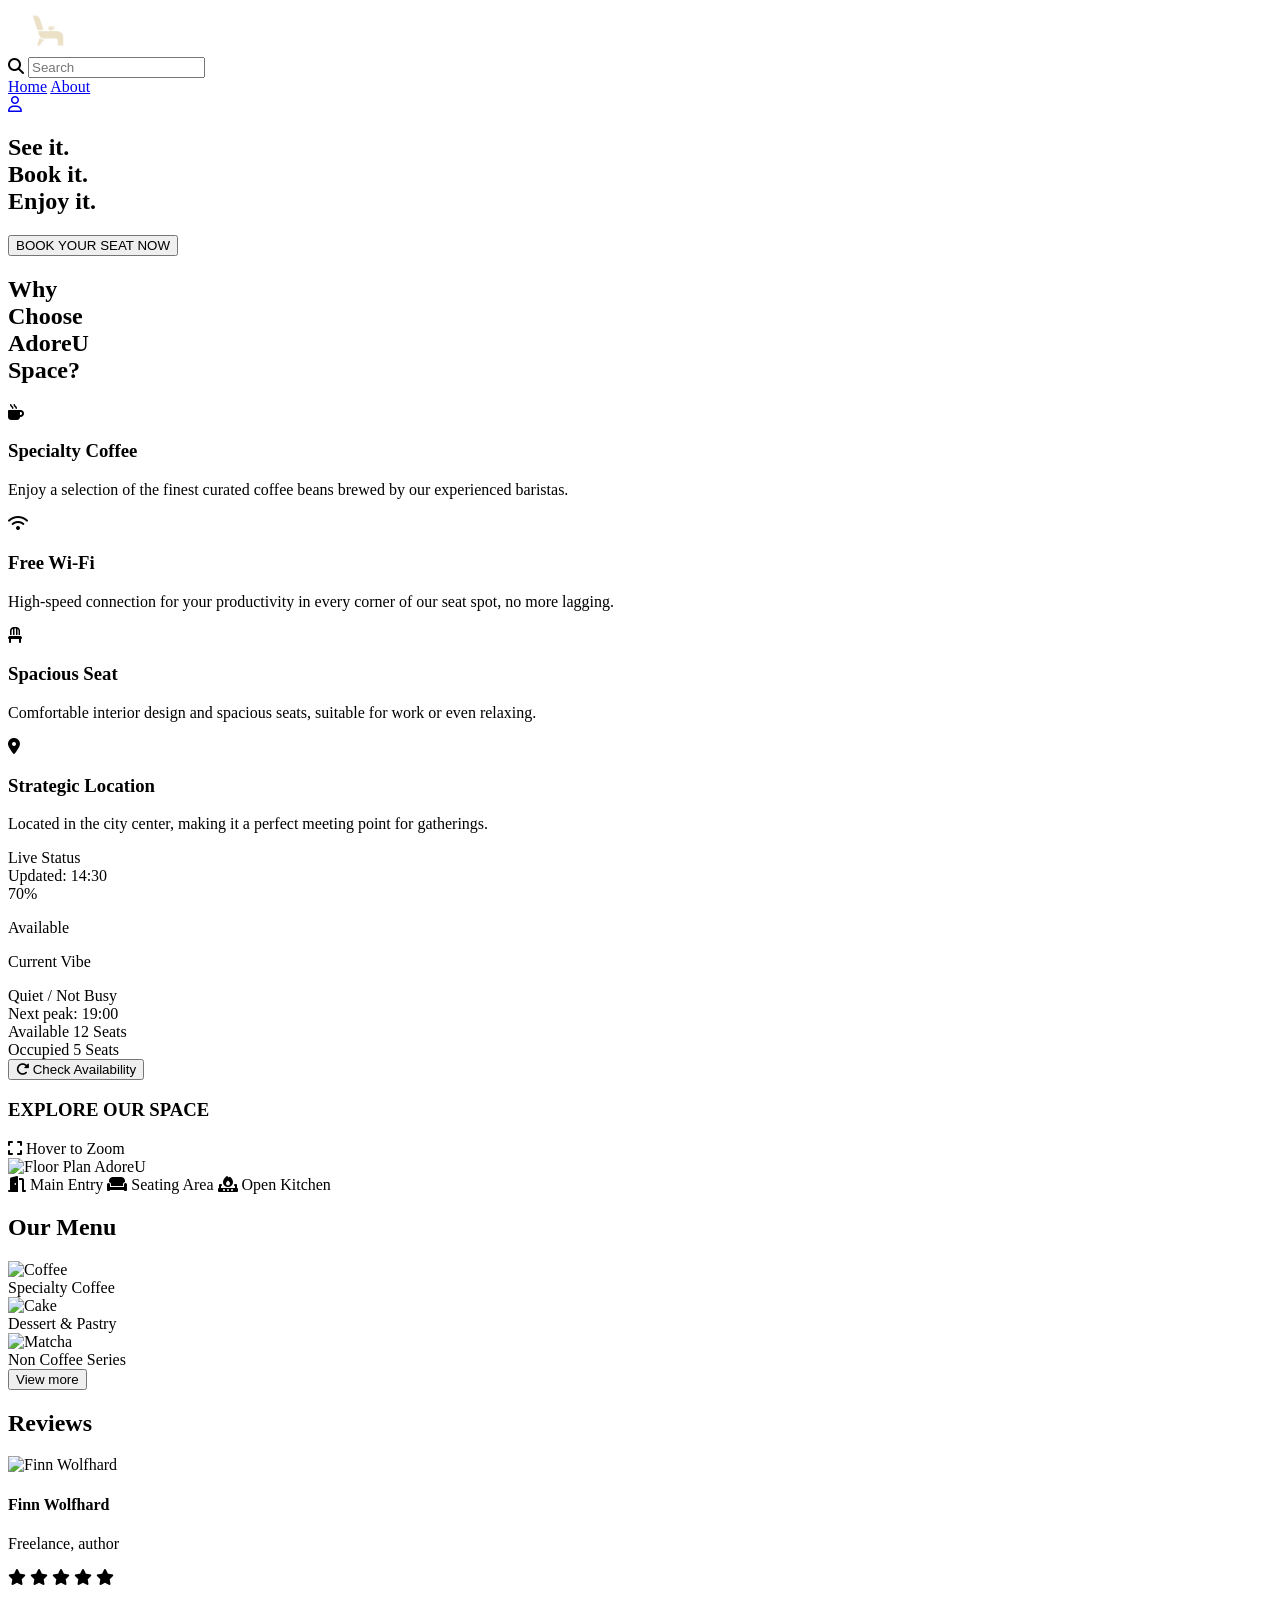
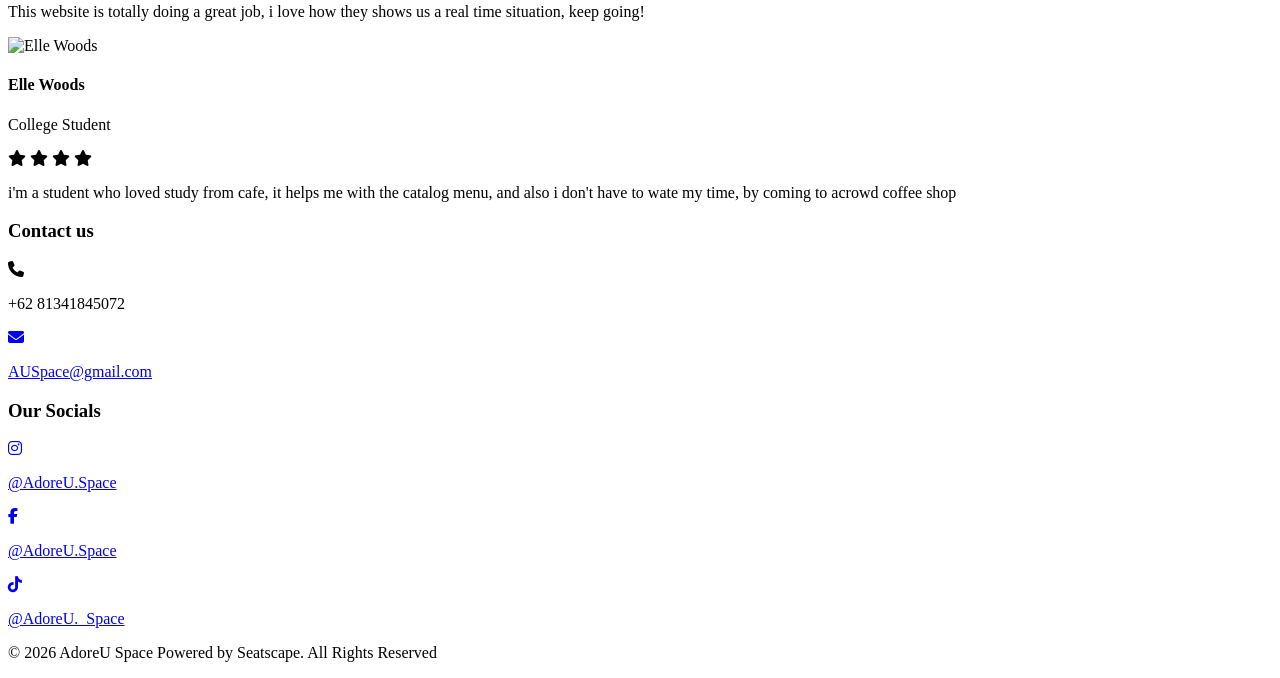
==== index.html @ f002edd9 "Update logo image source path in index.html" ====
<!DOCTYPE html>
<html lang="en">
<head>
    <meta charset="UTF-8">
    <meta name="viewport" content="width=device-width, initial-scale=1.0">
    <title>Seatscape Web</title>
    <link rel="preconnect" href="https://fonts.googleapis.com">
    <link rel="preconnect" href="https://fonts.gstatic.com" crossorigin>
    <link href="https://fonts.googleapis.com/css2?family=Playfair+Display:ital,wght@0,500;0,600;0,700;1,600&family=Poppins:wght@300;400;500;600&display=swap" rel="stylesheet">
    <link rel="stylesheet" href="landingpage.css">
    <link rel="stylesheet" href="https://cdnjs.cloudflare.com/ajax/libs/font-awesome/6.5.1/css/all.min.css">
</head>
</head>
<body>

    <!-- Header / Navbar -->
    <header class="header">
        <div class="header-container">
            <!-- Logo Icon -->
            <div class="logo">
                <img src="images/Logo.png" class="img-class" style="height: 45px; width: auto;">
            </div>

            <!-- Search and Nav Links -->
            <div class="nav-wrapper">
                <!-- Search Bar -->
                <div class="search-bar">
                    <i class="fa-solid fa-magnifying-glass search-icon"></i>
                    <input type="text" placeholder="Search" class="search-input">
                </div>
                
                <!-- Links -->
                <nav class="nav-links">
                    <a href="index.html">Home</a>
                    <a href="about.html">About</a>
                </nav>
            </div>

            <!-- User Icon -->
            <div class="user-icon">
                <a href="login.html">
                    <i class="fa-regular fa-user"></i>
                </a>
            </div>
        </div>
    </header>

    <!-- HERO SECTION (Gambar Utama & Judul) -->
    <section class="hero">
        <div class="hero-content">
            <h1>See it.<br>Book it.<br>Enjoy it.</h1>
            <button class="btn-primary">BOOK YOUR SEAT NOW</button>
        </div>
    </section>

<!-- WHY CHOOSE US SECTION -->
<section class="features">
    <div class="features-container">
        <div class="features-title">
            <h2>Why<br>Choose<br>AdoreU<br>Space?</h2>
        </div>
        <div class="features-grid">
            <!-- Card 1 -->
            <div class="feature-card">
                <div class="icon-wrapper">
                    <i class="fa-solid fa-mug-hot"></i>
                </div>
                <h3>Specialty Coffee</h3>
                <p>Enjoy a selection of the finest curated coffee beans brewed by our experienced baristas.</p>
            </div>
            <!-- Card 2 -->
            <div class="feature-card">
                <div class="icon-wrapper">
                    <i class="fa-solid fa-wifi"></i>
                </div>
                <h3>Free Wi-Fi</h3>
                <p>High-speed connection for your productivity in every corner of our seat spot, no more lagging.</p>
            </div>
            <!-- Card 3 -->
            <div class="feature-card">
                <div class="icon-wrapper">
                    <i class="fa-solid fa-chair"></i>
                </div>
                <h3>Spacious Seat</h3>
                <p>Comfortable interior design and spacious seats, suitable for work or even relaxing.</p>
            </div>
            <!-- Card 4 -->
            <div class="feature-card">
                <div class="icon-wrapper">
                    <i class="fa-solid fa-location-dot"></i>
                </div>
                <h3>Strategic Location</h3>
                <p>Located in the city center, making it a perfect meeting point for gatherings.</p>
            </div>
        </div>
    </div>
</section>

<!-- LIVE STATUS SECTION (Live Viewing & Floor Plan Side-by-Side) -->
<section class="live-status-section">
    <div class="status-main-container">
        
        <div class="status-column">
    <div class="live-header">
        <div class="header-main">
            <span class="pulse-icon"></span>
            <span class="status-text">Live Status</span>
        </div>
        <div class="header-sub">Updated: <span id="current-time">14:30</span></div>
    </div>

    <div class="live-body">
        <!-- Area Atas: Chart & Indikator Kesibukan -->
        <div class="main-stats">
            <div class="chart-container">
                <div class="donut-chart-std">
                    <span class="percentage">70%</span>
                </div>
                <p class="availability-label">Available</p>
            </div>
            
            <div class="busy-indicator">
                <p class="busy-title">Current Vibe</p>
                <div class="vibe-badge">Quiet / Not Busy</div>
                <div class="peak-hours-mini">Next peak: 19:00</div>
            </div>
        </div>

        <!-- Area Bawah: Tombol & Progress Bar -->
        <div class="stat-details">
            <div class="stat-item">
                <div class="stat-info">
                    <span>Available</span>
                    <span class="count">12 Seats</span>
                </div>
                <div class="progress-bar-bg"><div class="progress-fill green" style="width: 70%;"></div></div>
            </div>

            <div class="stat-item">
                <div class="stat-info">
                    <span>Occupied</span>
                    <span class="count">5 Seats</span>
                </div>
                <div class="progress-bar-bg"><div class="progress-fill red" style="width: 30%;"></div></div>
            </div>
        </div>
        
        <button class="refresh-action-btn">
            <i class="fa-solid fa-rotate-right"></i> Check Availability
        </button>
    </div>
</div>

        <!-- Kolom Kanan: Floor Plan -->
        <div class="status-column">
            <h3 class="floor-title-internal">EXPLORE OUR SPACE</h3>
            <div class="floor-wrapper-compact">
                <div class="floor-tag-small"><i class="fa-solid fa-expand"></i> Hover to Zoom</div>
                <img src="../Images/Floor-plan.jpeg" alt="Floor Plan AdoreU" class="floor-img-compact">
            </div>
            
            <!-- Legend Internal -->
            <div class="floor-legend-internal">
                <span><i class="fa-solid fa-door-open"></i> Main Entry</span>
                <span><i class="fa-solid fa-couch"></i> Seating Area</span>
                <span><i class="fa-solid fa-fire-burner"></i> Open Kitchen</span>
            </div>
        </div>

    </div>
</section>

    <!-- OUR MENU SECTION -->
    <section class="menu-section">
        <h2 class="section-title-white">Our Menu</h2>
        <div class="menu-grid-container">
            <!-- Menu 1 -->
            <div class="menu-card-img">
                <img src="../Images/Coffe menu prev.jpeg" alt="Coffee">
                <div class="menu-overlay">
                    <span>Specialty Coffee</span>
                </div>
            </div>
            <!-- Menu 2 -->
            <div class="menu-card-img">
                <img src="../Images/Strawberry Cake Prev.jpeg" alt="Cake">
                <div class="menu-overlay">
                    <span>Dessert & Pastry</span>
                </div>
            </div>
            <!-- Menu 3 -->
            <div class="menu-card-img">
                <img src="../Images/Matcha menu prev.jpeg" alt="Matcha">
                <div class="menu-overlay">
                    <span>Non Coffee Series</span>
                </div>
            </div>
        </div>
        <button class="btn-view-more">View more</button>
    </section>

    <!-- REVIEWS SECTION -->
<section class="reviews-section">
    <div class="reviews-overlay">
        <h2 class="section-title-white">Reviews</h2>
        <div class="reviews-container">
            <!-- Review 1 -->
            <div class="review-card">
                <div class="review-header">
                    <img src="../Images/finn wolfhard.jpeg" alt="Finn Wolfhard" class="reviewer-img">
                    <div class="reviewer-info">
                        <h4>Finn Wolfhard</h4>
                        <p>Freelance, author</p>
                        <div class="stars">
                            <i class="fa-solid fa-star"></i>
                            <i class="fa-solid fa-star"></i>
                            <i class="fa-solid fa-star"></i>
                            <i class="fa-solid fa-star"></i>
                            <i class="fa-solid fa-star"></i>
                        </div>
                    </div>
                </div>
                <p class="review-text">
                    This website is totally doing a great job, i love how they shows us a real time situation, keep going!
                </p>
            </div>

            <!-- Review 2 -->
            <div class="review-card">
                <div class="review-header">
                    <img src="../Images/momona tamada.jpeg" alt="Elle Woods" class="reviewer-img">
                    <div class="reviewer-info">
                        <h4>Elle Woods</h4>
                        <p>College Student</p>
                        <div class="stars">
                            <i class="fa-solid fa-star"></i>
                            <i class="fa-solid fa-star"></i>
                            <i class="fa-solid fa-star"></i>
                            <i class="fa-solid fa-star"></i>
                        </div>
                    </div>
                </div>
                <p class="review-text">
                    i'm a student who loved study from cafe, it helps me with the catalog menu, and also i don't have to wate my time, by coming to acrowd coffee shop
                </p>
            </div>
        </div>
    </div>
</section>

<!-- FOOTER SECTION -->
    <footer class="footer-main">
        <div class="footer-container">
            <!-- Kolom Contact -->
            <div class="footer-column">
                <h3 class="footer-title">Contact us</h3>
                <div class="footer-item">
                    <span class="icon-circle"><i class="fa-solid fa-phone"></i></span>
                    <p>+62 81341845072</p>
                </div>
                <a href="mailto:AUSpace@gmail.com" class="footer-link">
                    <div class="footer-item">
                        <span class="icon-circle"><i class="fa-solid fa-envelope"></i></span>
                        <p>AUSpace@gmail.com</p>
                    </div>
                </a>
            </div>

            <!-- Kolom Socials -->
            <div class="footer-column">
                <h3 class="footer-title">Our Socials</h3>
                
                <a href="https://www.instagram.com/adoreu.crafts/" target="_blank" class="footer-link">
                    <div class="footer-item">
                        <span class="icon-circle"><i class="fa-brands fa-instagram"></i></span>
                        <p>@AdoreU.Space</p>
                    </div>
                </a>

                <a href="https://facebook.com/AdoreU.Space" target="_blank" class="footer-link">
                    <div class="footer-item">
                        <span class="icon-circle"><i class="fa-brands fa-facebook-f"></i></span>
                        <p>@AdoreU.Space</p>
                    </div>
                </a>

                <a href="https://tiktok.com/@AdoreU._Space" target="_blank" class="footer-link">
                    <div class="footer-item">
                        <span class="icon-circle"><i class="fa-brands fa-tiktok"></i></span>
                        <p>@AdoreU._Space</p>
                    </div>
                </a>
            </div>
        </div>
        
        <div class="footer-bottom">
            <p>© 2026 AdoreU Space Powered by Seatscape. All Rights Reserved</p>
        </div>
    </footer>
</body>
</html>
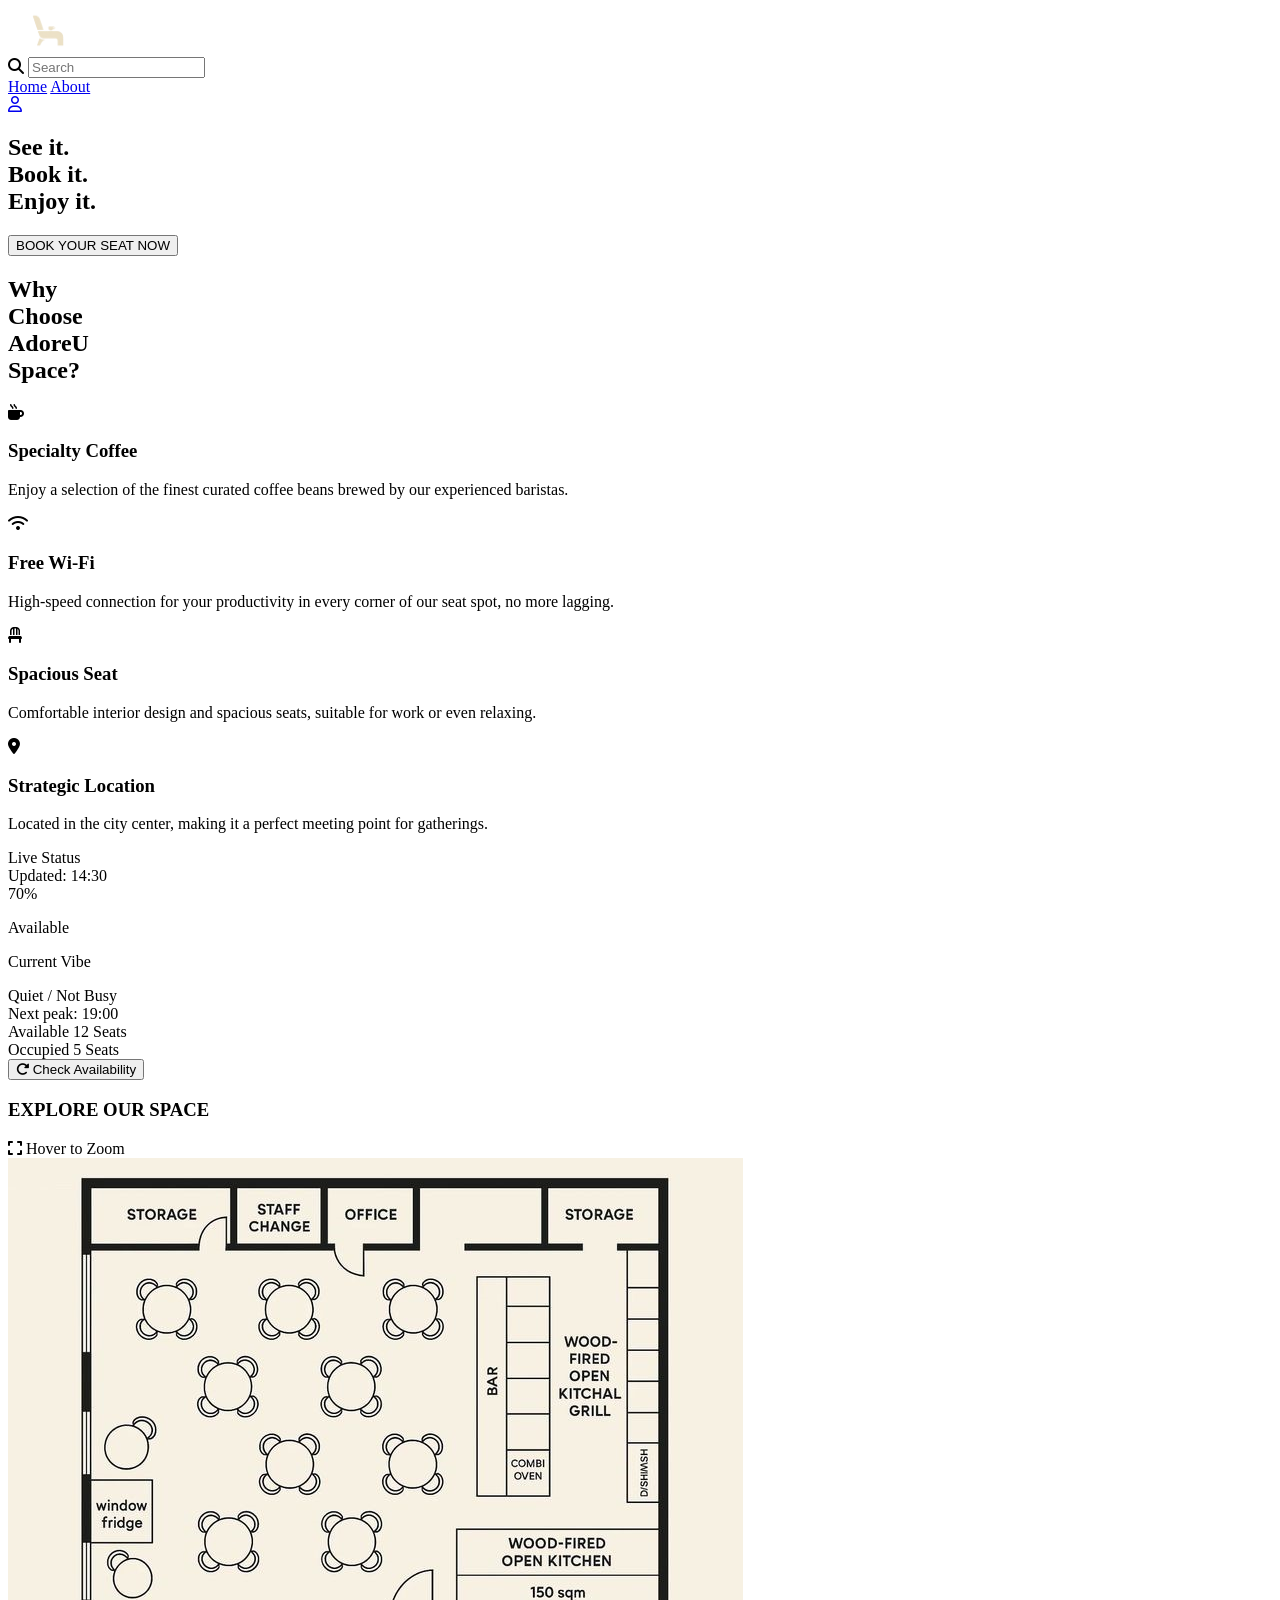
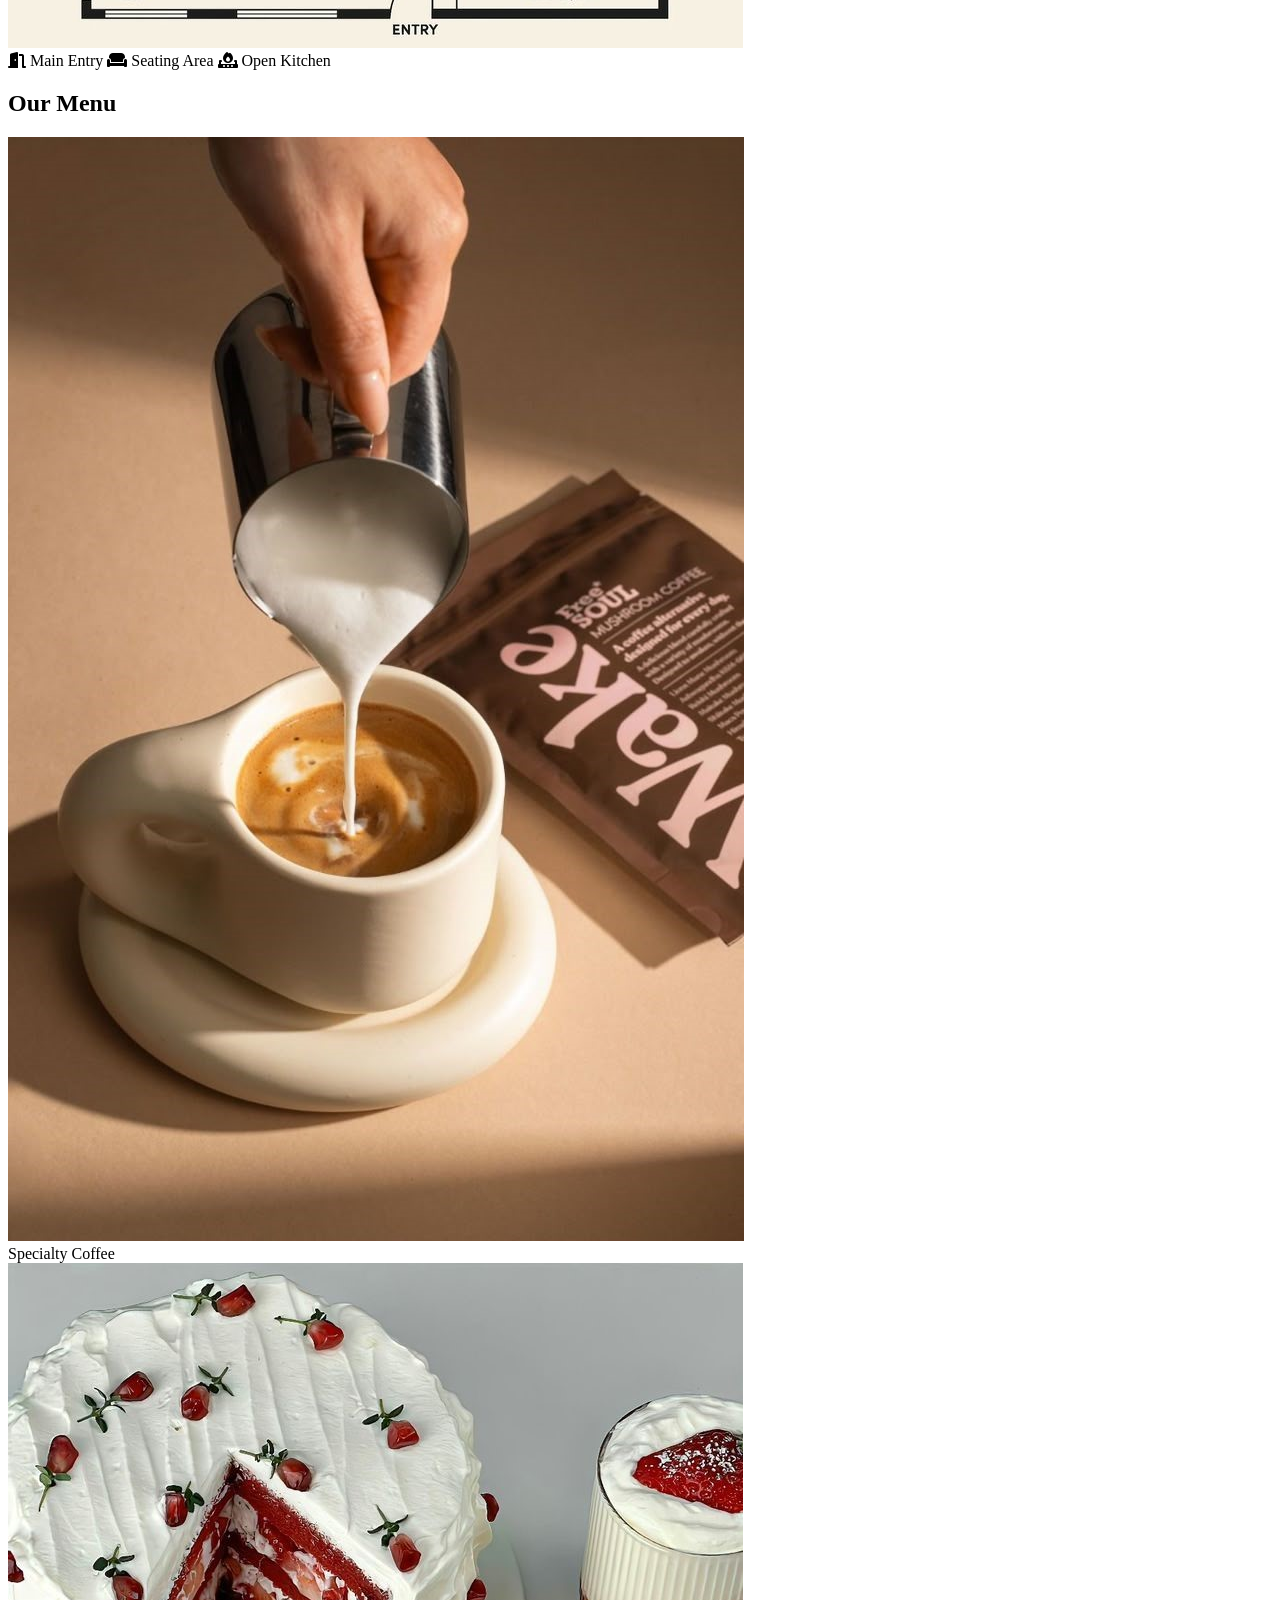
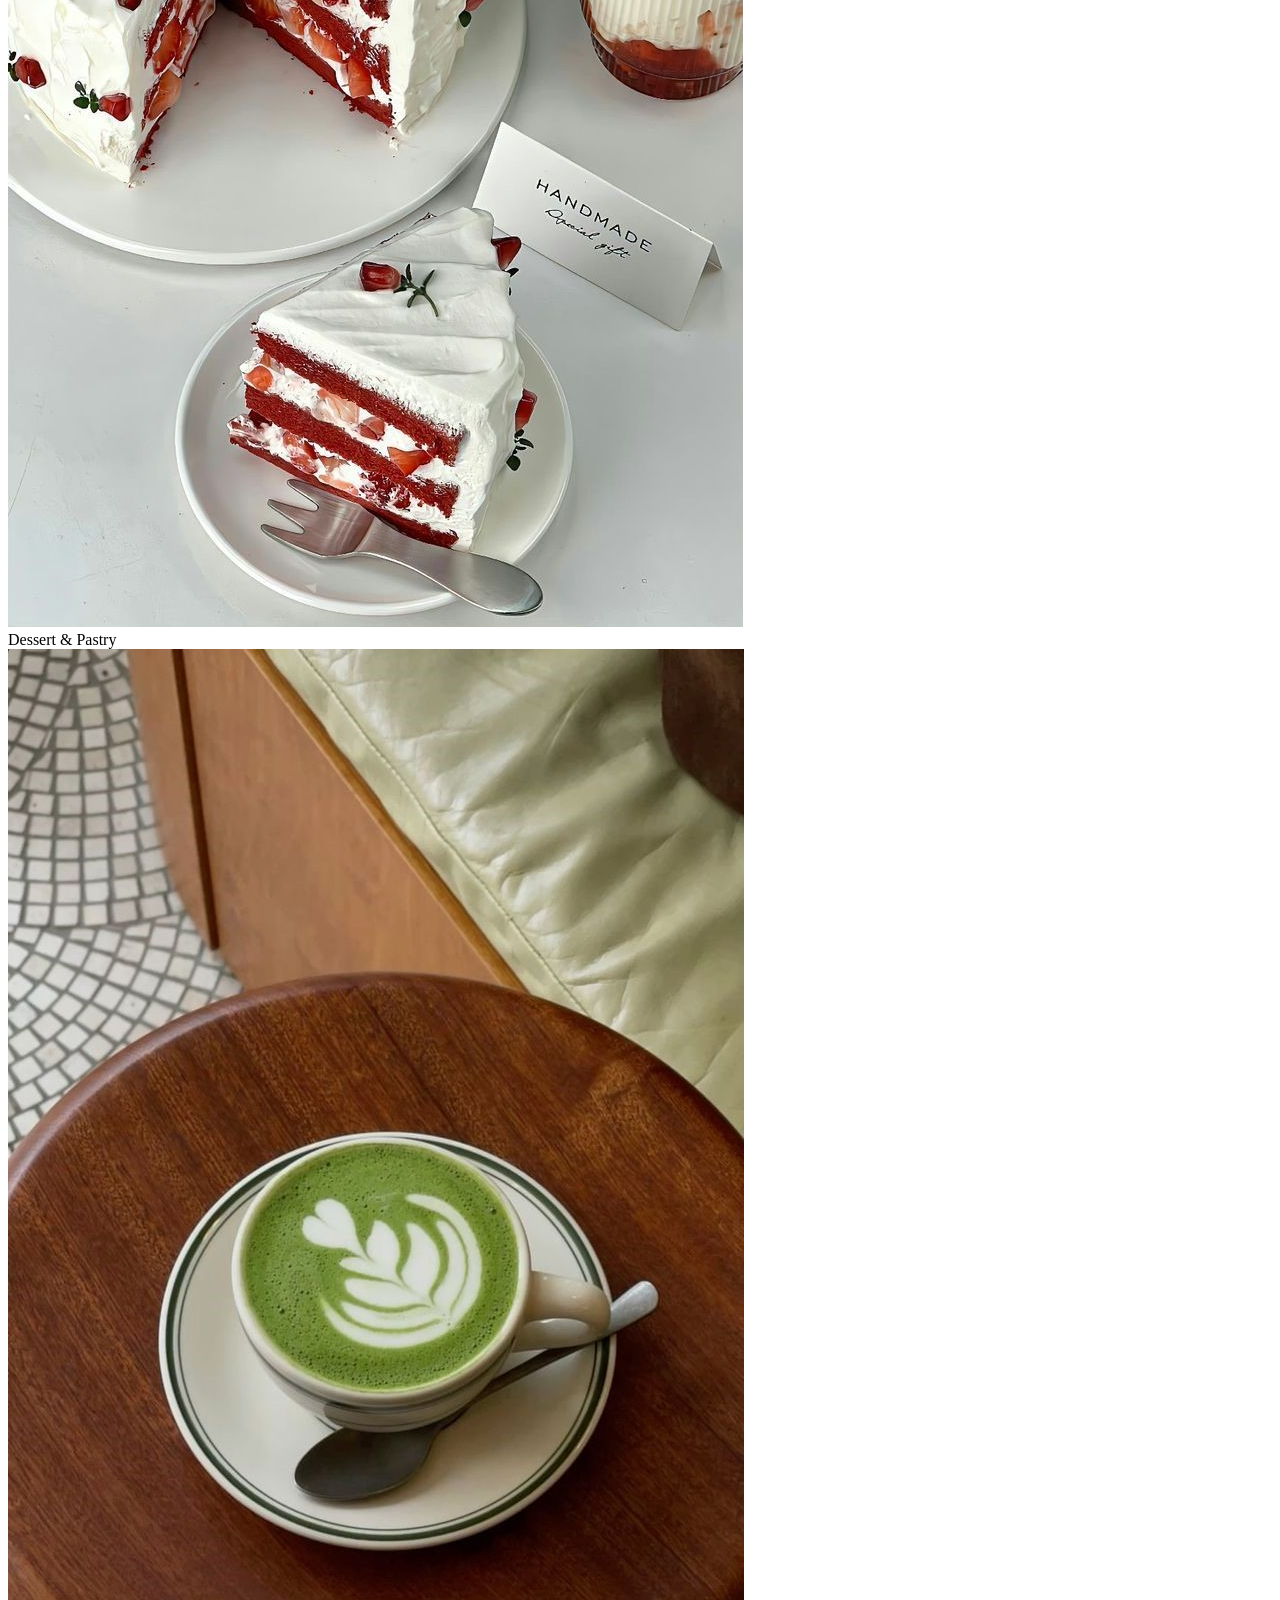
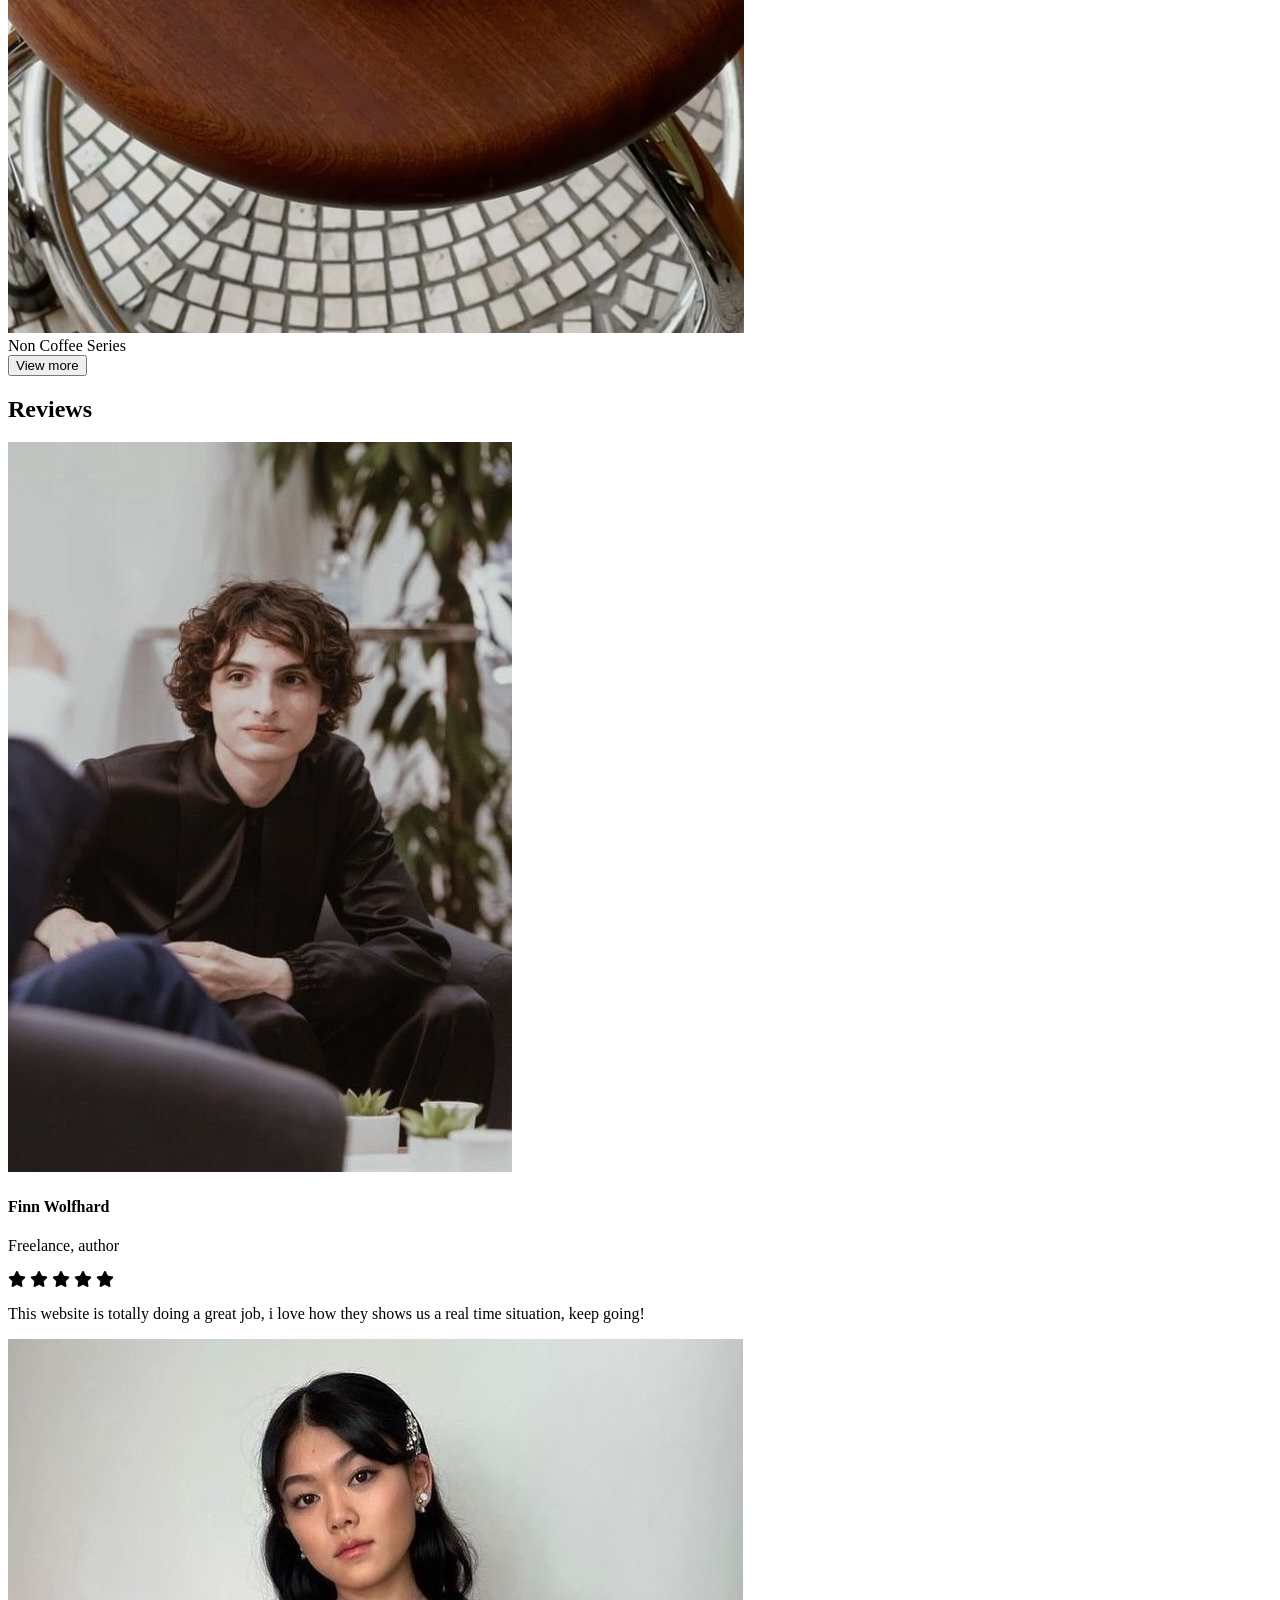
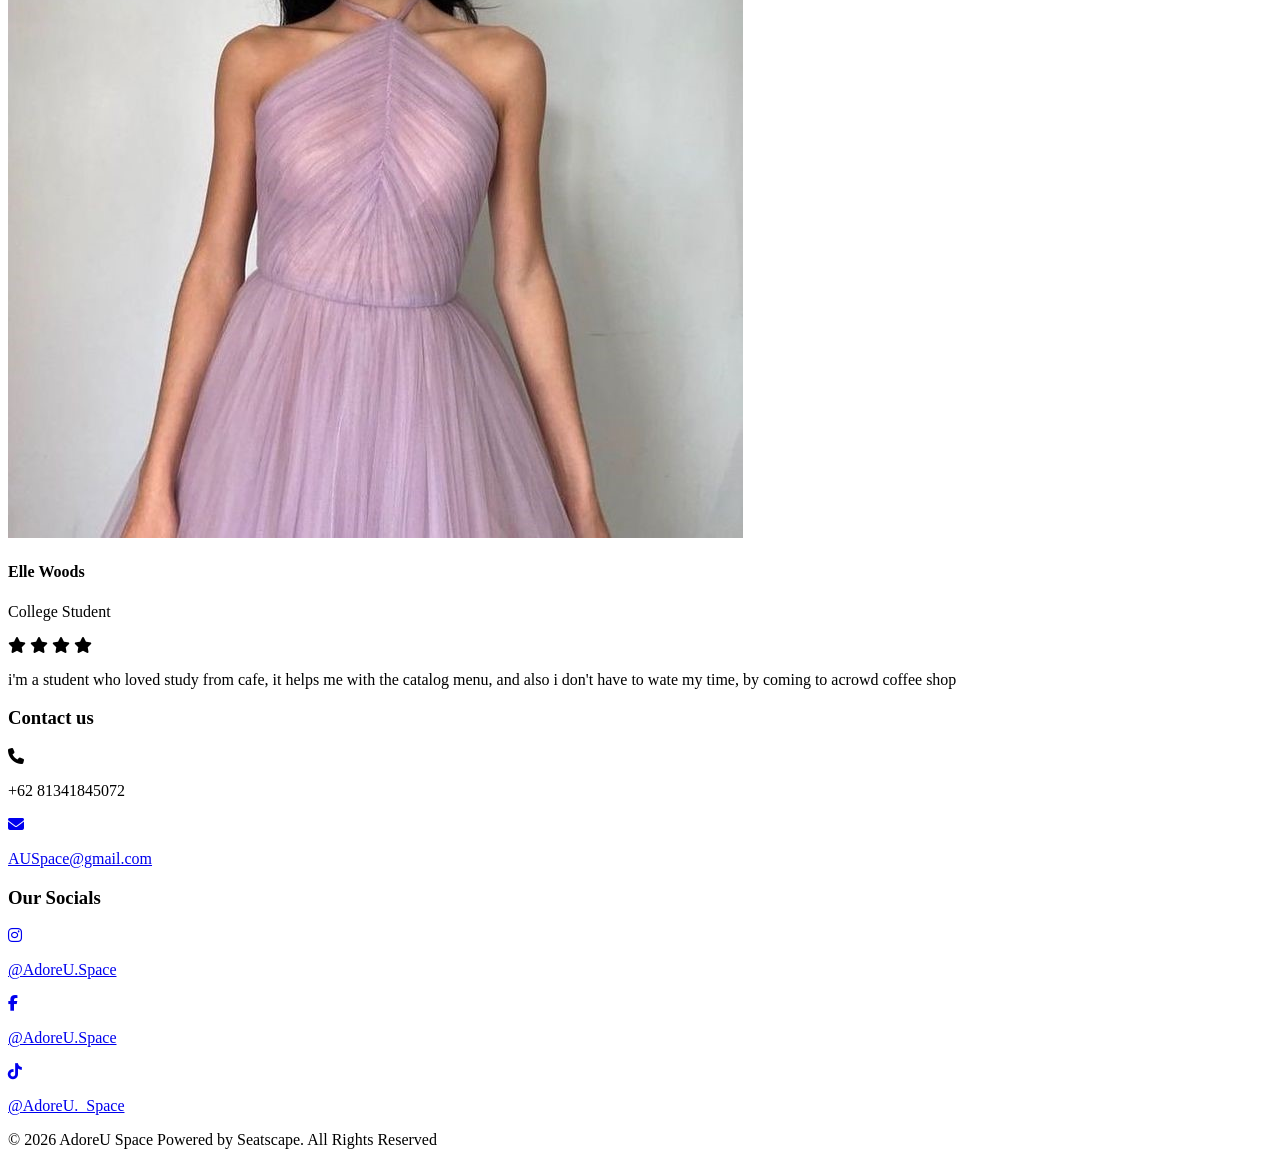
==== commit 9bb1b519: "Update image paths to use relative URLs" ====
--- a/index.html
+++ b/index.html
@@ -156,7 +156,7 @@
             <h3 class="floor-title-internal">EXPLORE OUR SPACE</h3>
             <div class="floor-wrapper-compact">
                 <div class="floor-tag-small"><i class="fa-solid fa-expand"></i> Hover to Zoom</div>
-                <img src="../Images/Floor-plan.jpeg" alt="Floor Plan AdoreU" class="floor-img-compact">
+                <img src="images/Floor-plan.jpeg" alt="Floor Plan AdoreU" class="floor-img-compact">
             </div>
             
             <!-- Legend Internal -->
@@ -176,21 +176,21 @@
         <div class="menu-grid-container">
             <!-- Menu 1 -->
             <div class="menu-card-img">
-                <img src="../Images/Coffe menu prev.jpeg" alt="Coffee">
+                <img src="images/Coffe menu prev.jpeg" alt="Coffee">
                 <div class="menu-overlay">
                     <span>Specialty Coffee</span>
                 </div>
             </div>
             <!-- Menu 2 -->
             <div class="menu-card-img">
-                <img src="../Images/Strawberry Cake Prev.jpeg" alt="Cake">
+                <img src="images/Strawberry Cake Prev.jpeg" alt="Cake">
                 <div class="menu-overlay">
                     <span>Dessert & Pastry</span>
                 </div>
             </div>
             <!-- Menu 3 -->
             <div class="menu-card-img">
-                <img src="../Images/Matcha menu prev.jpeg" alt="Matcha">
+                <img src="images/Matcha menu prev.jpeg" alt="Matcha">
                 <div class="menu-overlay">
                     <span>Non Coffee Series</span>
                 </div>
@@ -207,7 +207,7 @@
             <!-- Review 1 -->
             <div class="review-card">
                 <div class="review-header">
-                    <img src="../Images/finn wolfhard.jpeg" alt="Finn Wolfhard" class="reviewer-img">
+                    <img src="images/finn wolfhard.jpeg" alt="Finn Wolfhard" class="reviewer-img">
                     <div class="reviewer-info">
                         <h4>Finn Wolfhard</h4>
                         <p>Freelance, author</p>
@@ -228,7 +228,7 @@
             <!-- Review 2 -->
             <div class="review-card">
                 <div class="review-header">
-                    <img src="../Images/momona tamada.jpeg" alt="Elle Woods" class="reviewer-img">
+                    <img src="images/momona tamada.jpeg" alt="Elle Woods" class="reviewer-img">
                     <div class="reviewer-info">
                         <h4>Elle Woods</h4>
                         <p>College Student</p>
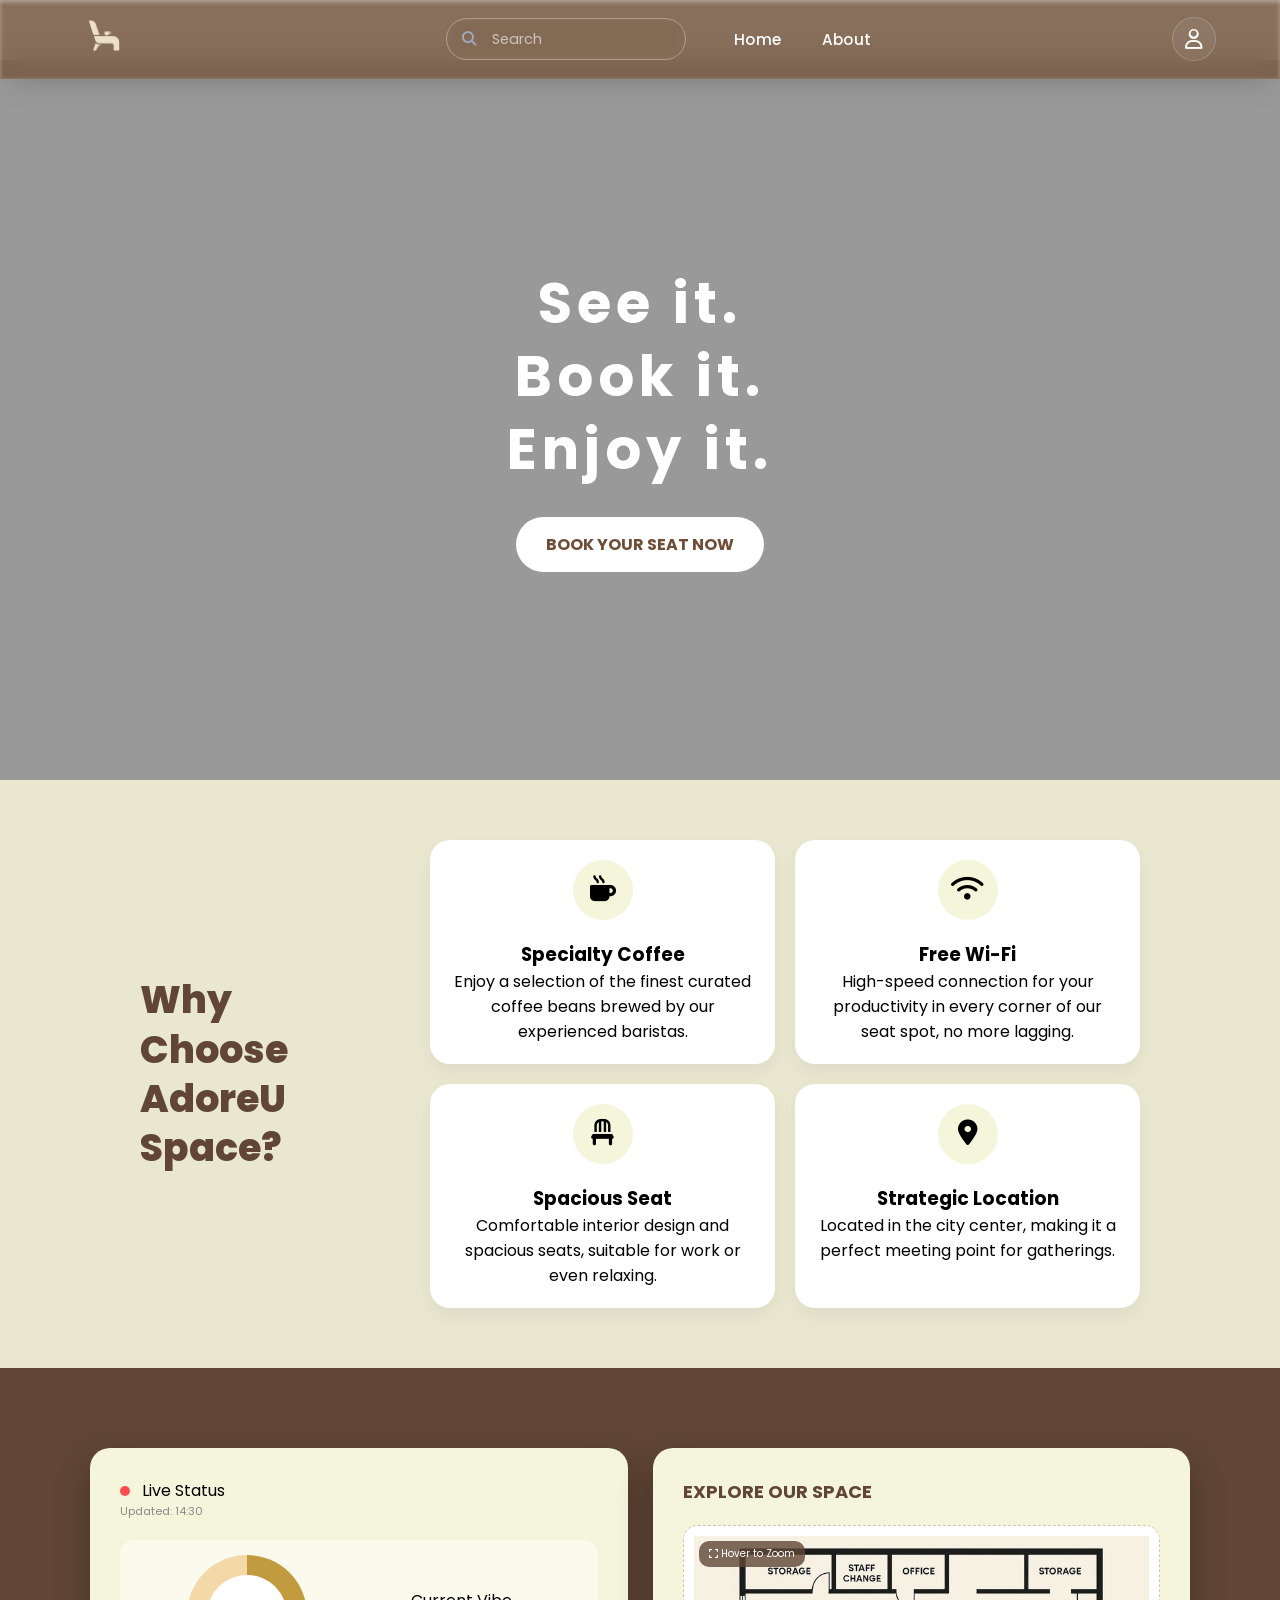
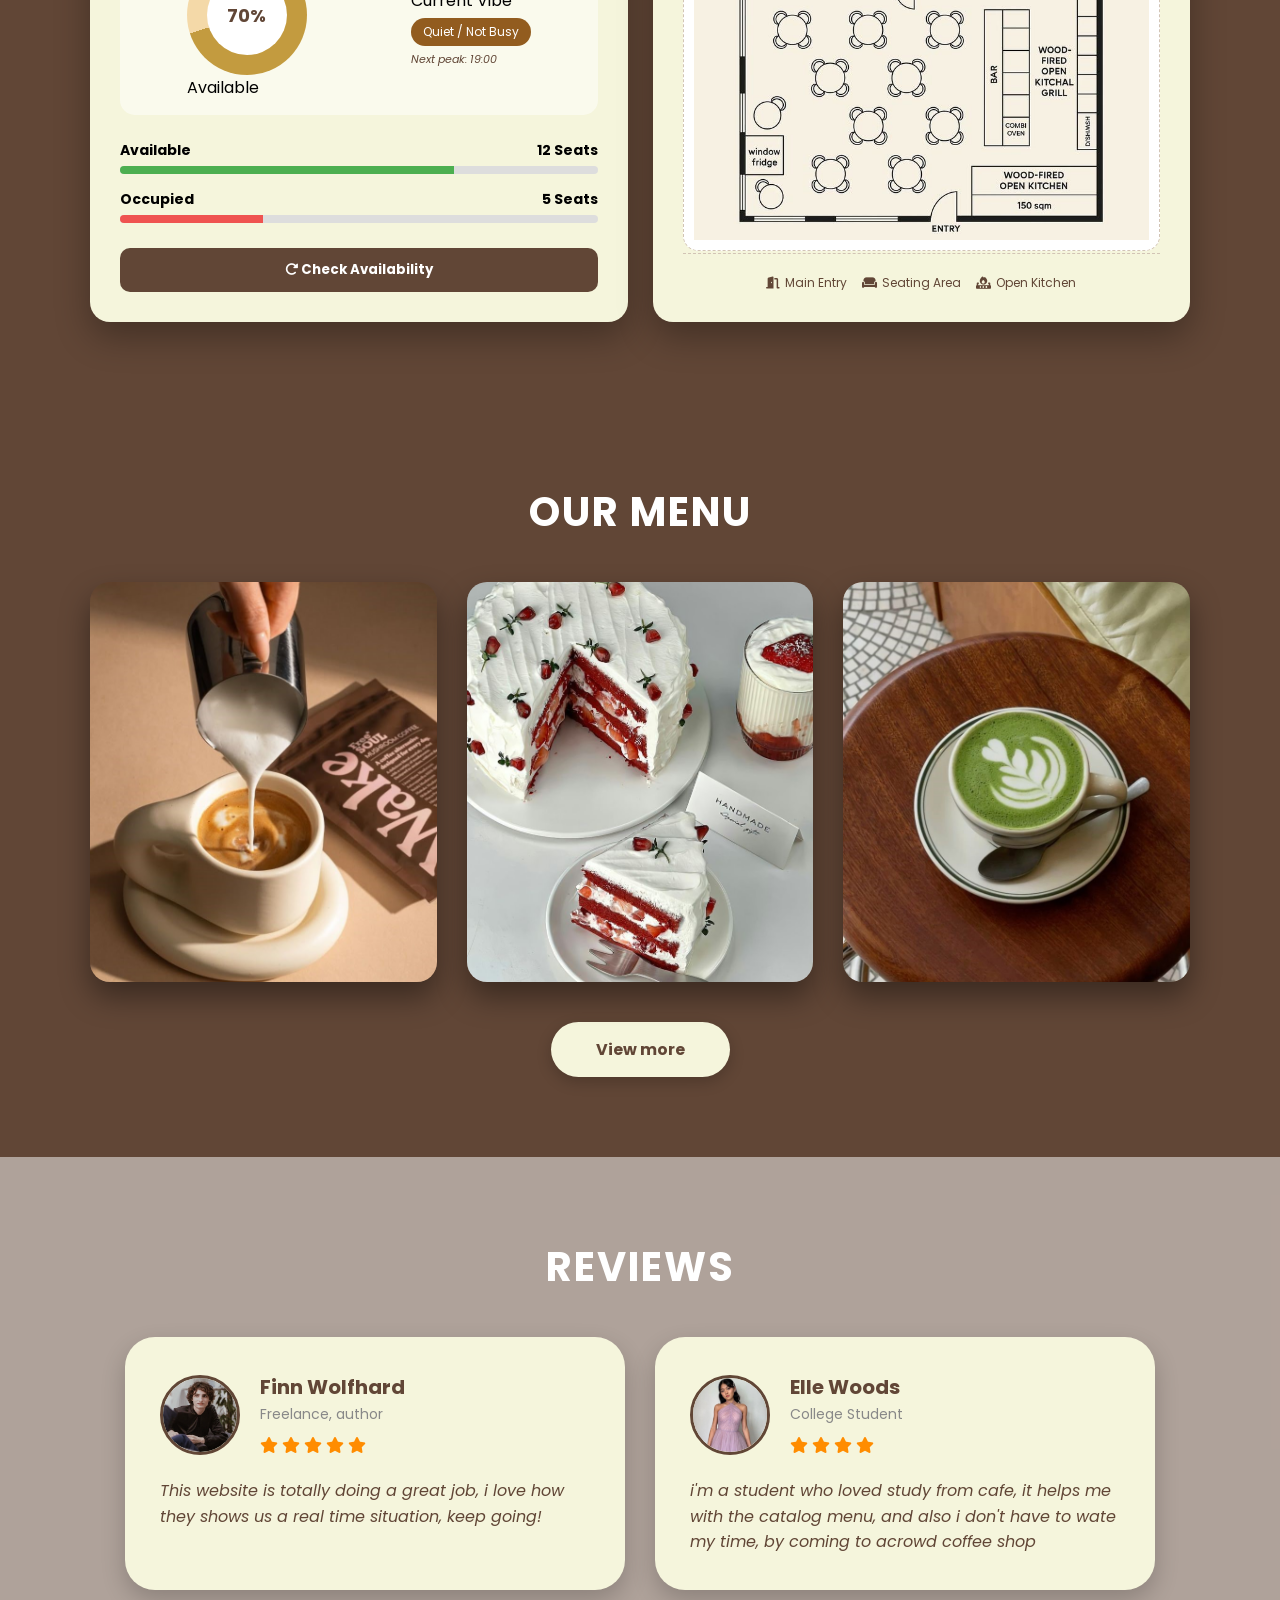
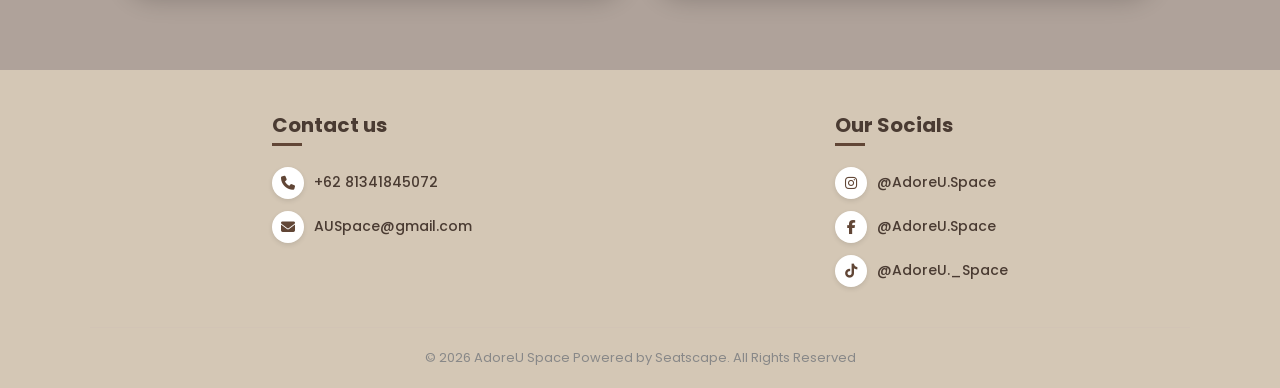
==== commit bda3aefa: "Update index.html" ====
--- a/index.html
+++ b/index.html
@@ -7,7 +7,7 @@
     <link rel="preconnect" href="https://fonts.googleapis.com">
     <link rel="preconnect" href="https://fonts.gstatic.com" crossorigin>
     <link href="https://fonts.googleapis.com/css2?family=Playfair+Display:ital,wght@0,500;0,600;0,700;1,600&family=Poppins:wght@300;400;500;600&display=swap" rel="stylesheet">
-    <link rel="stylesheet" href="landingpage.css">
+    <link rel="stylesheet" href="../css/landingpage.css">
     <link rel="stylesheet" href="https://cdnjs.cloudflare.com/ajax/libs/font-awesome/6.5.1/css/all.min.css">
 </head>
 </head>
--- a/css/landingpage.css
+++ b/css/landingpage.css
@@ -0,0 +1,856 @@
+/* --- CSS VARIABLES (Diambil dari about.css) --- */
+:root {
+    --brand-brown: #73563F;
+    --brand-brown-dark: #4A3525;
+    --brand-gold: #B8926A; 
+    --brand-beige: #E3D8C8;
+    --brand-text: #3D2B1F; 
+    --font-main: 'Poppins', sans-serif;
+    --font-heading: 'Playfair Display', serif; 
+    --white-light: rgba(255, 255, 255, 0.3);
+    --white-med: rgba(255, 255, 255, 0.5);
+    --shadow-inner: inset 0 2px 4px rgba(255, 255, 255, 0.4);
+    --transition-smooth: all 0.5s cubic-bezier(0.165, 0.84, 0.44, 1);
+    --transition-bounce: all 0.6s cubic-bezier(0.34, 1.56, 0.64, 1);
+}
+
+/* Custom scrollbar elegan */
+::-webkit-scrollbar {
+    width: 10px;
+}
+::-webkit-scrollbar-track {
+    background: var(--brand-beige); 
+}
+::-webkit-scrollbar-thumb {
+    background: var(--brand-gold); 
+    border-radius: 10px;
+    border: 2px solid var(--brand-beige); /* Memberi jarak/padding pada scrollbar */
+}
+::-webkit-scrollbar-thumb:hover {
+    background: var(--brand-brown); 
+}
+
+/* --- RESET DASAR --- */
+* {
+    margin: 0;
+    padding: 0;
+    box-sizing: border-box;
+    font-family: var(--font-main);
+}
+
+/* --- HEADER / NAVBAR --- */
+.header {
+    background-color: rgba(115, 86, 63, 0.85);
+    backdrop-filter: blur(16px);
+    -webkit-backdrop-filter: blur(16px);
+    color: white;
+    border-bottom: 1px solid rgba(255, 255, 255, 0.1);
+    padding: 13px;
+    position: fixed; /* Ubah ke fixed agar header melayang di atas gambar */
+    width: 100%; /* Wajib 100% karena menggunakan fixed */
+    left: 0;
+    top: 0;
+    z-index: 1000;
+    box-shadow: 0 10px 30px -10px rgba(0, 0, 0, 0.2), var(--shadow-inner);
+    transition: var(--transition-smooth);
+}
+
+.header-container {
+    max-width: 1152px;
+    margin: 0 auto;
+    display: flex;
+    justify-content: space-between;
+    align-items: center;
+}
+
+.logo-link {
+    display: flex;
+    align-items: center;
+}
+
+.brand-logo {
+    height: 35px;
+    width: auto;
+    object-fit: contain;
+    transition: var(--transition-bounce);
+    filter: drop-shadow(0 4px 6px rgba(0,0,0,0.15));
+}
+
+.brand-logo:hover {
+    transform: scale(1.1) rotate(-3deg); 
+    filter: drop-shadow(0 8px 12px rgba(0,0,0,0.25));
+}
+
+.nav-wrapper {
+    display: flex;
+    align-items: center;
+    gap: 3rem;
+}
+
+.search-bar {
+    position: relative;
+}
+
+.search-icon {
+    position: absolute;
+    left: 1rem;
+    top: 50%;
+    transform: translateY(-50%);
+    color: #a0aabf;
+    font-size: 0.9rem;
+    transition: var(--transition-bounce);
+    z-index: 2;
+}
+
+.search-input {
+    padding: 0.6rem 1.2rem 0.6rem 2.8rem;
+    border-radius: 50px;
+    border: 1px solid rgba(255, 255, 255, 0.3);
+    background-color: rgba(255, 255, 255, 0.1);
+    color: white;
+    font-size: 0.9rem;
+    width: 15rem;
+    outline: none;
+    font-family: var(--font-main);
+    transition: var(--transition-bounce);
+    backdrop-filter: blur(4px);
+}
+
+.search-input::placeholder {
+    color: rgba(255, 255, 255, 0.6);
+}
+
+.search-input:hover {
+    background-color: rgba(255, 255, 255, 0.15);
+}
+
+.search-input:focus {
+    border-color: var(--brand-beige);
+    background-color: #ffffff;
+    color: var(--brand-text);
+    box-shadow: 0 0 0 5px rgba(227, 216, 200, 0.2);
+    width: 23rem; 
+}
+
+.search-input:focus::placeholder {
+    color: #a0aabf;
+}
+
+.search-input:focus + .search-icon {
+    color: var(--brand-brown);
+    transform: translateY(-50%) scale(1.1);
+}
+
+.nav-links {
+    display: flex;
+    gap: 2.5rem;
+    font-size: 0.95rem;
+    font-weight: 500;
+    letter-spacing: 0.03em;
+}
+
+.nav-links a {
+    color: white;
+    text-decoration: none;
+    position: relative;
+    padding: 0.5rem 0;
+}
+
+.nav-links a::after {
+    content: '';
+    position: absolute;
+    width: 0;
+    height: 2px;
+    bottom: 0;
+    left: 50%;
+    background: linear-gradient(90deg, transparent, var(--brand-beige), transparent);
+    transition: var(--transition-smooth);
+    transform: translateX(-50%);
+}
+
+.nav-links a:hover::after {
+    width: 100%;
+}
+
+.nav-links a:hover {
+    color: var(--brand-beige);
+    text-shadow: 0 0 15px rgba(255,255,255,0.5);
+}
+
+.user-icon a {
+    font-size: 1.25rem;
+    display: flex;
+    align-items: center;
+    justify-content: center;
+    width: 44px;
+    height: 44px;
+    border-radius: 50%;
+    border: 1px solid rgba(255,255,255,0.2);
+    background: rgba(255,255,255,0.05);
+    color: white;
+    text-decoration: none;
+    transition: var(--transition-bounce);
+}
+
+.user-icon a:hover {
+    color: var(--brand-brown);
+    background-color: var(--brand-beige);
+    border-color: var(--brand-beige);
+    transform: translateY(-3px) scale(1.05);
+    box-shadow: 0 10px 20px rgba(0,0,0,0.2);
+}
+
+/* --- HERO SECTION --- */
+.hero {
+    margin-top: 60px; /* Ruang untuk navbar */
+    height: 80vh; /* 80% dari tinggi layar */
+    background: linear-gradient(rgba(0, 0, 0, 0.4), rgba(0, 0, 0, 0.4)), url('images/bg\ landing\ page.jpeg') center/cover;
+    display: flex;
+    align-items: center;
+    justify-content: center;
+}
+
+.hero-content {
+    text-align: center;
+    color: white;
+}
+
+.hero-content h1 {
+    font-size: 56px;
+    letter-spacing: 5px;
+    line-height: 1.3;
+    margin-bottom: 30px;
+}
+
+.btn-primary {
+    background-color: white;
+    color: #6F4E37;
+    border: none;
+    padding: 15px 30px;
+    font-size: 16px;
+    font-weight: bold;
+    border-radius: 30px;
+    cursor: pointer;
+    transition: 0.3s;
+}
+
+.btn-primary:hover {
+    background-color: #e0e0e0;
+}
+
+/* --- FEATURES SECTION --- */
+.features {
+    background-color: #E9E7D0; 
+    padding: 60px 0; /* Padding atas-bawah dikurangi agar tidak terlalu tinggi */
+    display: flex;
+    justify-content: center; /* Memastikan konten tetap di tengah */
+}
+
+.features-container {
+    width: 90%; /* Membatasi lebar agar tidak mentok ke pinggir layar */
+    max-width: 1000px; /* Lebar maksimal agar kotak-kotak tidak melar */
+    display: flex;
+    gap: 40px; /* Jarak yang pas antara judul dan grid */
+    align-items: center;
+}
+
+.features-title {
+    flex: 0 0 250px; /* Lebar area judul dikunci */
+}
+
+.features-title h2 {
+    font-size: 38px; /* Ukuran font sedikit dikecilkan agar elegan */
+    color: #614636;
+    line-height: 1.3; /* Memperbaiki tulisan yang berantakan/bertumpuk */
+    font-weight: 800;
+    margin: 0;
+    text-align: left;
+}
+
+/* Grid System Responsif */
+.features-grid {
+    display: grid;
+    grid-template-columns: repeat(2, 1fr);
+    gap: 20px;
+    flex: 1;
+}
+
+.feature-card {
+    background: white;
+    padding: 20px;
+    border-radius: 20px;
+    box-shadow: 0 8px 20px rgba(0,0,0,0.05);
+    display: flex;
+    flex-direction: column;
+    align-items: center;
+    text-align: center;
+    min-height: 200px;
+    transition: all 0.3s ease;
+}
+
+/* Efek khusus untuk kartu yang aktif/hover (seperti warna coklat di gambar kamu) */
+.feature-card:hover {
+    background-color: #614636;
+    transform: translateY(-5px);
+}
+
+/* Icon Wrapper agar di tengah */
+.icon-wrapper {
+    width: 60px;
+    height: 60px;
+    background-color: #F5F5DC;
+    border-radius: 50%;
+    display: flex;
+    justify-content: center; /* Icon ke tengah secara horizontal */
+    align-items: center;     /* Icon ke tengah secara vertikal */
+    margin-bottom: 20px;
+    transition: 0.3s;
+}
+
+.icon-wrapper i {
+    font-size: 26px;
+    display: inline-flex;
+    line-height: 1;
+    transform: translate(0px, -1px); 
+}
+
+.feature-card:hover h3, 
+.feature-card:hover p {
+    color: #ffffff;
+}
+
+.feature-card:hover .icon-wrapper {
+    background-color: rgba(255,255,255,0.2);
+}
+
+.feature-card:hover .icon-wrapper i {
+    color: #ffffff;
+}
+
+/* --- MEDIA QUERIES (RESPONSIF) --- */
+@media (max-width: 992px) {
+    .features-container {
+        flex-direction: column;
+        text-align: center;
+    }
+    .features-title h2 br {
+        display: none; /* Hilangkan baris baru pada judul di mobile agar hemat tempat */
+    }
+}
+
+@media (max-width: 600px) {
+    .features-grid {
+        grid-template-columns: 1fr; /* 1 kolom saja di HP */
+    }
+}
+
+/* --- LIVE STATUS MAIN SECTION --- */
+.live-status-section {
+    background-color: #614636;
+    padding: 80px 20px;
+    display: flex;
+    justify-content: center;
+}
+
+.status-main-container {
+    max-width: 1100px;
+    width: 100%;
+    display: flex;
+    gap: 25px;
+    flex-wrap: wrap; /* Agar responsif di mobile */
+    align-items: stretch;
+}
+
+.status-column {
+    background-color: #F5F5DC;
+    padding: 30px;
+    border-radius: 20px;
+    flex: 1;
+    min-width: 450px; /* Menjaga ukuran minimal di desktop */
+    box-shadow: 0 15px 35px rgba(0,0,0,0.3);
+    display: flex;
+    flex-direction: column;
+}
+
+/* --- ENHANCED LIVE VIEWING --- */
+.pulse-icon {
+    width: 10px;
+    height: 10px;
+    background-color: #ff4d4d;
+    border-radius: 50%;
+    display: inline-block;
+    margin-right: 8px;
+    box-shadow: 0 0 0 rgba(255, 77, 77, 0.4);
+    animation: pulse-red 2s infinite;
+}
+
+@keyframes pulse-red {
+    0% { transform: scale(0.95); box-shadow: 0 0 0 0 rgba(255, 77, 77, 0.7); }
+    70% { transform: scale(1); box-shadow: 0 0 0 10px rgba(255, 77, 77, 0); }
+    100% { transform: scale(0.95); box-shadow: 0 0 0 0 rgba(255, 77, 77, 0); }
+}
+
+.header-sub {
+    font-size: 11px;
+    color: #888;
+}
+
+.live-body {
+    display: flex;
+    flex-direction: column;
+    gap: 25px;
+    margin-top: 20px;
+}
+
+.main-stats {
+    display: flex;
+    justify-content: space-around;
+    align-items: center;
+    background: rgba(255, 255, 255, 0.5);
+    padding: 15px;
+    border-radius: 15px;
+}
+
+.busy-indicator {
+    text-align: left;
+}
+
+/* --- FIX DONUT CHART --- */
+.donut-chart-std {
+    width: 120px; /* Ukuran disesuaikan agar pas di container baru */
+    height: 120px;
+    border-radius: 50%;
+    /* Gradient ini yang membentuk warna lingkarannya */
+    background: conic-gradient(#c39b3f 0% 70%, #f4d9a8 70% 100%); 
+    position: relative;
+    display: flex;
+    justify-content: center;
+    align-items: center;
+}
+
+/* Lingkaran tengah agar jadi bentuk donat (lubang tengah) */
+.donut-chart-std::after {
+    content: "";
+    width: 80px;
+    height: 80px;
+    background-color: #ffffff;
+    border-radius: 50%;
+    position: absolute;
+}
+
+/* Memastikan teks persentase muncul di atas lubang donat */
+.percentage {
+    position: relative;
+    z-index: 10;
+    font-weight: bold;
+    font-size: 18px;
+    color: #614636;
+}
+.vibe-badge {
+    background: #925c1f;
+    color: white;
+    padding: 5px 12px;
+    border-radius: 20px;
+    font-size: 12px;
+    margin: 5px 0;
+}
+
+.peak-hours-mini {
+    font-size: 11px;
+    color: #614636;
+    font-style: italic;
+}
+
+.stat-details {
+    display: flex;
+    flex-direction: column;
+    gap: 15px;
+}
+
+.stat-info {
+    display: flex;
+    justify-content: space-between;
+    font-size: 14px;
+    font-weight: bold;
+    margin-bottom: 5px;
+}
+
+.progress-bar-bg {
+    width: 100%;
+    height: 8px;
+    background: #ddd;
+    border-radius: 5px;
+    overflow: hidden;
+}
+
+.progress-fill {
+    height: 100%;
+    transition: width 1s ease-in-out;
+}
+
+.progress-fill.green { background: #4CAF50; }
+.progress-fill.red { background: #EF5350; }
+
+.refresh-action-btn {
+    width: 100%;
+    padding: 12px;
+    border: none;
+    background: #614636;
+    color: white;
+    border-radius: 10px;
+    cursor: pointer;
+    font-weight: bold;
+    transition: 0.3s;
+}
+
+.refresh-action-btn:hover { background: #4a3529; }
+
+/* --- RESPONSIVE FIX --- */
+@media (max-width: 480px) {
+    .main-stats {
+        flex-direction: column;
+        gap: 15px;
+    }
+    
+    .status-column {
+        min-width: 100%;
+        padding: 20px;
+    }
+}
+
+/* --- RIGHT SIDE: FLOOR PLAN --- */
+.floor-title-internal {
+    font-size: 18px;
+    font-weight: bold;
+    color: #614636;
+    margin-bottom: 20px;
+}
+
+.floor-wrapper-compact {
+    position: relative;
+    border-radius: 15px;
+    overflow: hidden;
+    background: white;
+    padding: 10px;
+    border: 1px dashed #D2C4B5;
+    cursor: zoom-in;
+}
+
+.floor-img-compact {
+    width: 100%;
+    height: auto;
+    display: block;
+    transition: transform 0.4s ease;
+}
+
+.floor-wrapper-compact:hover .floor-img-compact {
+    transform: scale(1.2);
+}
+
+.floor-tag-small {
+    position: absolute;
+    top: 15px;
+    left: 15px;
+    background: rgba(97, 70, 54, 0.8);
+    color: white;
+    padding: 5px 10px;
+    border-radius: 10px;
+    font-size: 10px;
+    z-index: 2;
+}
+
+.floor-legend-internal {
+    margin-top: auto; /* Memastikan legend berada di paling bawah */
+    display: flex;
+    justify-content: center;
+    gap: 15px;
+    font-size: 12px;
+    color: #614636;
+    border-top: 1px dashed #D2C4B5;
+    padding-top: 20px;
+}
+
+.floor-legend-internal span {
+    display: flex;
+    align-items: center;
+    gap: 5px;
+}
+
+/* --- RESPONSIVE MOBILE (Layar di bawah 768px) --- */
+@media (max-width: 768px) {
+    .status-column {
+        min-width: 100%;
+    }
+    
+    .live-content-horizontal {
+        flex-direction: column; /* Menumpuk vertikal di HP */
+        gap: 30px;
+    }
+}
+
+/* --- OUR MENU --- */
+.menu-section {
+    background-color: #614636;
+    padding: 80px 20px;
+    text-align: center;
+    display: flex;
+    flex-direction: column;
+    align-items: center;
+}
+
+.section-title-white {
+    color: white;
+    font-size: 40px;
+    margin-bottom: 40px;
+    font-weight: bold;
+    text-transform: uppercase;
+    letter-spacing: 2px;
+}
+.menu-grid-container {
+    max-width: 1100px;
+    display: grid;
+    /* Membuat grid 3 kolom yang responsif */
+    grid-template-columns: repeat(3, 1fr);
+    gap: 30px;
+    margin-bottom: 40px;
+    width: 100%;
+}
+
+.menu-card-img {
+    position: relative;
+    overflow: hidden; /* Penting: agar gambar yang nge-zoom tidak keluar kotak */
+    border-radius: 20px;
+    box-shadow: 0 15px 30px rgba(0,0,0,0.4);
+    height: 400px;
+    cursor: pointer;
+}
+
+.menu-card-img img {
+    width: 100%;
+    height: 100%;
+    object-fit: cover;
+    transition: transform 0.6s cubic-bezier(0.25, 1, 0.5, 1); /* Efek zoom halus */
+}
+
+/* Efek Zoom saat Hover */
+.menu-card-img:hover img {
+    transform: scale(1.1);
+}
+
+/* Overlay Hitam Transparan */
+.menu-overlay {
+    position: absolute;
+    top: 0;
+    left: 0;
+    width: 100%;
+    height: 100%;
+    background: linear-gradient(to top, rgba(0,0,0,0.7), transparent);
+    display: flex;
+    justify-content: center;
+    align-items: flex-end;
+    padding-bottom: 30px;
+    opacity: 0;
+    transition: opacity 0.4s ease;
+}
+
+.menu-overlay span {
+    color: white;
+    font-size: 1.2rem;
+    font-weight: bold;
+    letter-spacing: 1px;
+    border-bottom: 2px solid #F5F5DC;
+    padding-bottom: 5px;
+}
+
+/* Memunculkan Overlay saat Hover */
+.menu-card-img:hover .menu-overlay {
+    opacity: 1;
+}
+
+.btn-view-more {
+    background-color: #F5F5DC;
+    color: #614636;
+    border: none;
+    padding: 15px 45px;
+    border-radius: 30px;
+    font-weight: bold;
+    font-size: 16px;
+    cursor: pointer;
+    transition: all 0.3s ease;
+    box-shadow: 0 5px 15px rgba(0,0,0,0.2);
+}
+
+.btn-view-more:hover {
+    background-color: #e8e3cf;
+    transform: scale(1.05);
+    box-shadow: 0 8px 20px rgba(0,0,0,0.3);
+}
+
+/* --- REVIEWS SECTION WITH BACKGROUND --- */
+.reviews-section {
+    position: relative;
+    background: url('image/BG review.jpg') center/cover no-repeat;
+    padding: 0;
+    overflow: hidden;
+}
+
+.reviews-overlay {
+    background-color: rgba(97, 70, 54, 0.5); /* Warna coklat dengan transparansi 70% */
+    padding: 80px 20px;
+    width: 100%;
+    height: 100%;
+    display: flex;
+    flex-direction: column;
+    align-items: center;
+}
+
+.reviews-container {
+    max-width: 1100px;
+    display: flex;
+    gap: 30px;
+    justify-content: center;
+    width: 100%;
+}
+
+.review-card {
+    background-color: #F5F5DC;
+    padding: 35px;
+    border-radius: 30px; /* Lebih bulat sesuai gambar */
+    flex: 1;
+    max-width: 500px;
+    box-shadow: 0 10px 25px rgba(0, 0, 0, 0.2);
+    transition: all 0.3s ease; /* Transisi halus */
+    cursor: default;
+}
+
+/* Efek Hover: Card naik sedikit dan bayangan menebal */
+.review-card:hover {
+    transform: translateY(-10px);
+    box-shadow: 0 20px 35px rgba(0, 0, 0, 0.3);
+}
+
+.review-header {
+    display: flex;
+    align-items: center;
+    gap: 20px;
+    margin-bottom: 20px;
+}
+
+.reviewer-img {
+    width: 80px;
+    height: 80px;
+    border-radius: 50%;
+    object-fit: cover;
+    border: 3px solid #614636;
+}
+
+.reviewer-info h4 {
+    color: #614636;
+    font-size: 20px;
+    margin: 0;
+}
+
+.reviewer-info p {
+    color: #888;
+    font-size: 14px;
+    margin: 2px 0 8px 0;
+}
+
+.stars {
+    color: #FF8C00; 
+    font-size: 16px;
+}
+
+.review-text {
+    font-size: 16px;
+    line-height: 1.6;
+    color: #614636;
+    font-style: italic;
+}
+
+/* --- FOOTER STYLING (VERSI RINGKAS) --- */
+.footer-main {
+    background-color: #D4C7B5;
+    padding: 40px 0 20px 0; /* Dikurangi dari 80px */
+    color: #4A3B32;
+    width: 100%;
+}
+
+.footer-container {
+    max-width: 1100px;
+    margin: 0 auto;
+    display: flex;
+    justify-content: space-around;
+    padding-bottom: 40px; /* Dikurangi dari 80px */
+}
+
+.footer-column {
+    display: flex;
+    flex-direction: column;
+    gap: 12px; /* Dikurangi dari 20px agar item lebih rapat */
+}
+
+.footer-title {
+    font-size: 20px; /* Dikurangi dari 24px */
+    font-weight: bold;
+    position: relative;
+    margin-bottom: 15px; /* Dikurangi dari 20px */
+    display: inline-block;
+}
+
+.footer-title::after {
+    content: "";
+    position: absolute;
+    left: 0;
+    bottom: -6px;
+    width: 30px; /* Sedikit diperpendek */
+    height: 3px;
+    background-color: #614636;
+}
+
+.footer-item {
+    display: flex;
+    align-items: center;
+    gap: 10px; /* Dikurangi dari 15px */
+}
+
+.icon-circle {
+    background-color: white;
+    width: 32px; /* Dikurangi dari 40px */
+    height: 32px; /* Dikurangi dari 40px */
+    border-radius: 50%;
+    display: flex;
+    justify-content: center;
+    align-items: center;
+    box-shadow: 0 2px 5px rgba(0,0,0,0.1);
+}
+
+.icon-circle i {
+    font-size: 14px; /* Icon menyesuaikan lingkaran yang lebih kecil */
+    color: #614636;
+}
+
+.footer-item p {
+    font-size: 14px; /* Dikurangi dari 16px */
+    font-weight: 500;
+}
+
+.footer-bottom {
+    max-width: 1100px;
+    margin: 0 auto;
+    text-align: center;
+    border-top: 1px solid #D2C4B5;
+    padding-top: 20px; /* Dikurangi dari 30px */
+    font-size: 13px; /* Sedikit lebih kecil */
+    color: #888;
+}
+
+.footer-link {
+    text-decoration: none;
+    color: inherit;
+    transition: 0.3s;
+}
+
+.footer-link:hover {
+    opacity: 0.7;
+}
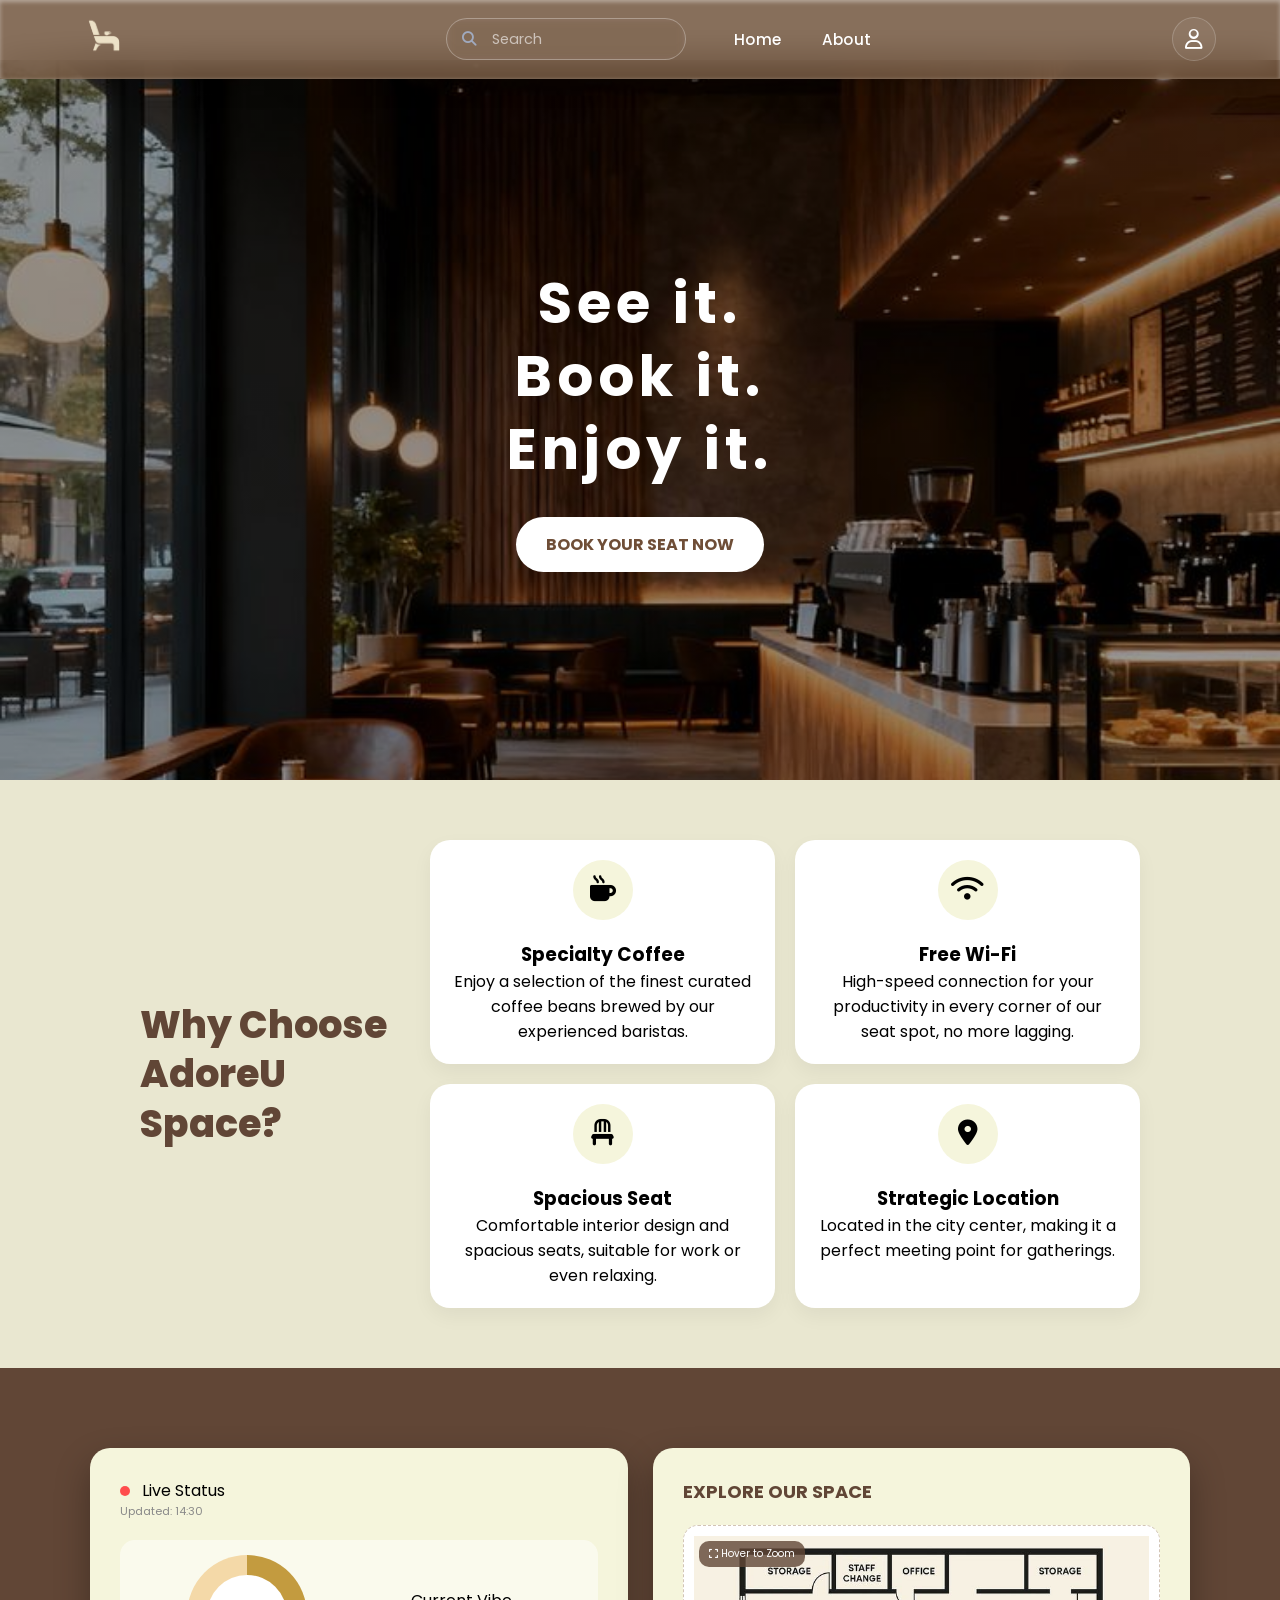
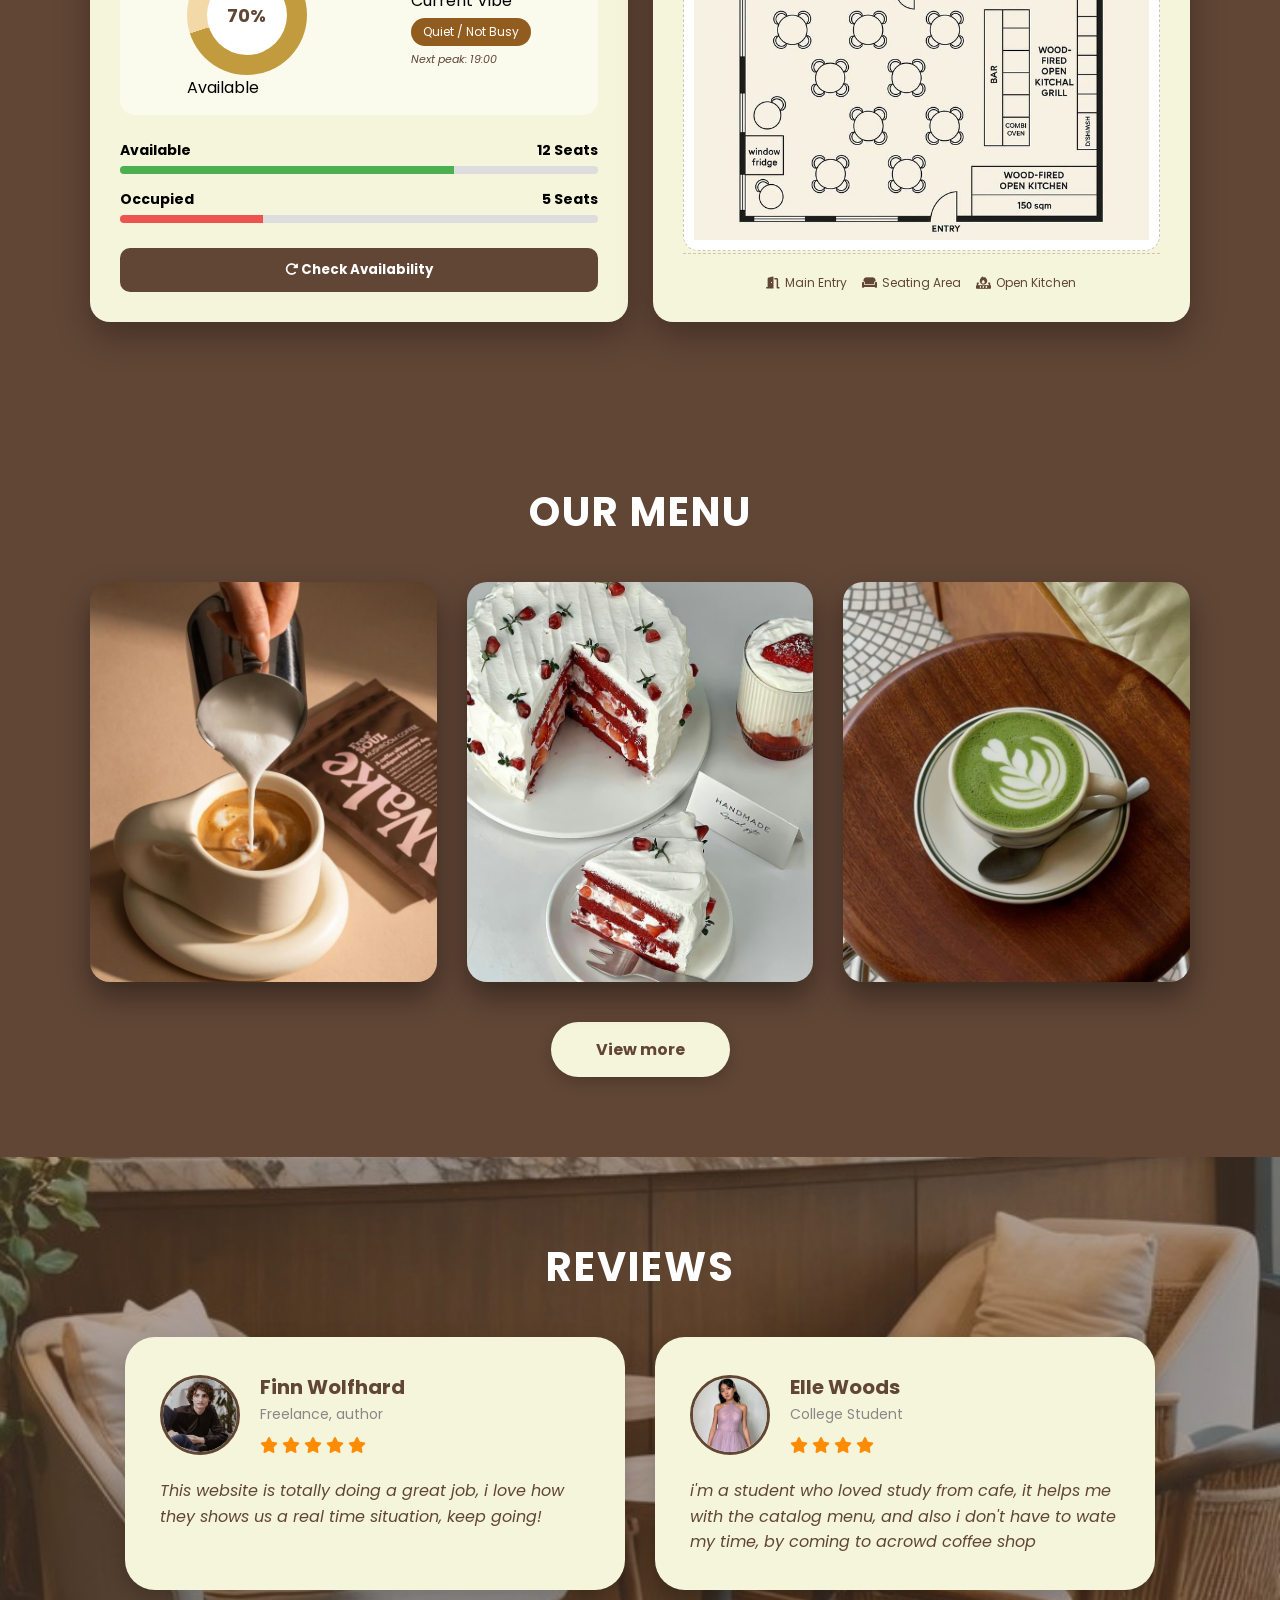
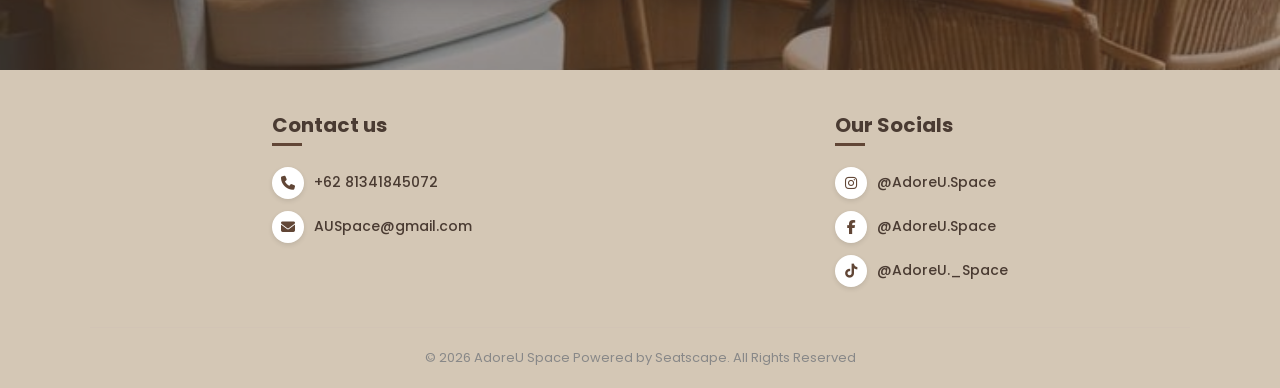
==== commit f1b9ad88: "Add files via upload" ====
--- a/index.html
+++ b/index.html
@@ -21,6 +21,13 @@
                 <img src="images/Logo.png" class="img-class" style="height: 45px; width: auto;">
             </div>
 
+            <!-- HAMBURGER (TAMBAHKAN INI) -->
+            <div class="menu-toggle" onclick="toggleMenu()">
+                <span></span>
+                <span></span>
+                <span></span>
+            </div>
+
             <!-- Search and Nav Links -->
             <div class="nav-wrapper">
                 <!-- Search Bar -->
@@ -57,7 +64,7 @@
 <section class="features">
     <div class="features-container">
         <div class="features-title">
-            <h2>Why<br>Choose<br>AdoreU<br>Space?</h2>
+            <h2>Why Choose AdoreU Space?</h2>
         </div>
         <div class="features-grid">
             <!-- Card 1 -->
@@ -297,5 +304,11 @@
             <p>© 2026 AdoreU Space Powered by Seatscape. All Rights Reserved</p>
         </div>
     </footer>
+
+    <script>
+    function toggleMenu() {
+        document.querySelector('.nav-wrapper').classList.toggle('active');
+    }
+</script>
 </body>
 </html>
--- a/css/landingpage.css
+++ b/css/landingpage.css
@@ -204,7 +204,7 @@
 .hero {
     margin-top: 60px; /* Ruang untuk navbar */
     height: 80vh; /* 80% dari tinggi layar */
-    background: linear-gradient(rgba(0, 0, 0, 0.4), rgba(0, 0, 0, 0.4)), url('images/bg\ landing\ page.jpeg') center/cover;
+    background: linear-gradient(rgba(0, 0, 0, 0.4), rgba(0, 0, 0, 0.4)), url('../images/bg-landing-page.jpeg') center/cover;
     display: flex;
     align-items: center;
     justify-content: center;
@@ -689,7 +689,7 @@
 /* --- REVIEWS SECTION WITH BACKGROUND --- */
 .reviews-section {
     position: relative;
-    background: url('image/BG review.jpg') center/cover no-repeat;
+    background: url('../images/BG-review.jpeg') center/cover no-repeat;
     padding: 0;
     overflow: hidden;
 }
@@ -854,3 +854,169 @@
 .footer-link:hover {
     opacity: 0.7;
 }
+
+
+/* MOBILE RESPONSIVE FIX */
+@media (max-width: 768px) {
+        .features {
+        padding: 30px 0;
+    }
+
+    .features-title {
+        flex: unset;
+        width: 100%;
+    }
+
+    .features-container {
+        gap: 10px;
+    }
+
+    .features-grid {
+        margin-top: 0;
+    }
+
+    /* HERO */
+    .hero {
+        height: auto;
+        padding: 100px 20px 60px;
+        text-align: center;
+    }
+
+    .hero-content h1 {
+        font-size: 28px;
+        letter-spacing: 2px;
+    }
+
+    .btn-primary {
+        padding: 10px 20px;
+        font-size: 14px;
+    }
+
+    /*  NAVBAR  */
+    .header-container {
+        flex-wrap: wrap;
+        gap: 10px;
+    }
+
+    .menu-toggle {
+        display: flex;
+    }
+
+    .nav-wrapper {
+        width: 100%;
+        flex-direction: column;
+        align-items: flex-start;
+        gap: 1rem;
+        max-height: 0;
+        overflow: hidden;
+        transition: max-height 0.4s ease;
+    }
+
+    .nav-wrapper.active {
+        max-height: 300px;
+    }
+
+    .nav-links {
+        flex-direction: column;
+        gap: 1rem;
+        width: 100%;
+    }
+
+    .search-input {
+        width: 100%;
+    }
+
+    .search-input:focus {
+        width: 100%;
+    }
+
+    /* FEATURES  */
+    .features-container {
+        flex-direction: column;
+        gap: 20px;
+    }
+
+    .features-title h2 {
+        font-size: 24px;
+        text-align: center;
+    }
+
+    .features-grid {
+        grid-template-columns: 1fr;
+    }
+
+    /* MENU  */
+    .menu-grid-container {
+        grid-template-columns: 1fr;
+    }
+
+    .menu-card-img {
+        height: 250px;
+    }
+
+    /* REVIEWS */
+    .reviews-container {
+        flex-direction: column;
+    }
+
+    /* FOOTER */
+    .footer-container {
+        flex-direction: column;
+        align-items: flex-start;
+        padding: 0 20px;
+        gap: 25px;
+    }
+
+    .footer-column {
+        width: 100%;
+    }
+
+    /* urutan */
+    .footer-column:nth-child(1) {
+        order: 1;
+    }
+
+    .footer-column:nth-child(2) {
+        order: 2;
+    }
+
+    .logo {
+        order: 1;
+    }
+
+    .user-icon {
+        order: 2;
+    }
+
+    .menu-toggle {
+        order: 3;
+    }
+}
+
+/* MOBILE INTERACTION FIX */
+.nav-links a:active,
+.user-icon a:active,
+.btn-primary:active {
+    transform: scale(0.95);
+    opacity: 0.8;
+}
+
+.menu-toggle {
+    display: none;
+    flex-direction: column;
+    cursor: pointer;
+    gap: 5px;
+}
+
+.menu-toggle span {
+    width: 25px;
+    height: 3px;
+    background: white;
+    border-radius: 5px;
+}
+
+@media (max-width: 768px) {
+    .menu-toggle {
+        display: flex;
+    }
+}
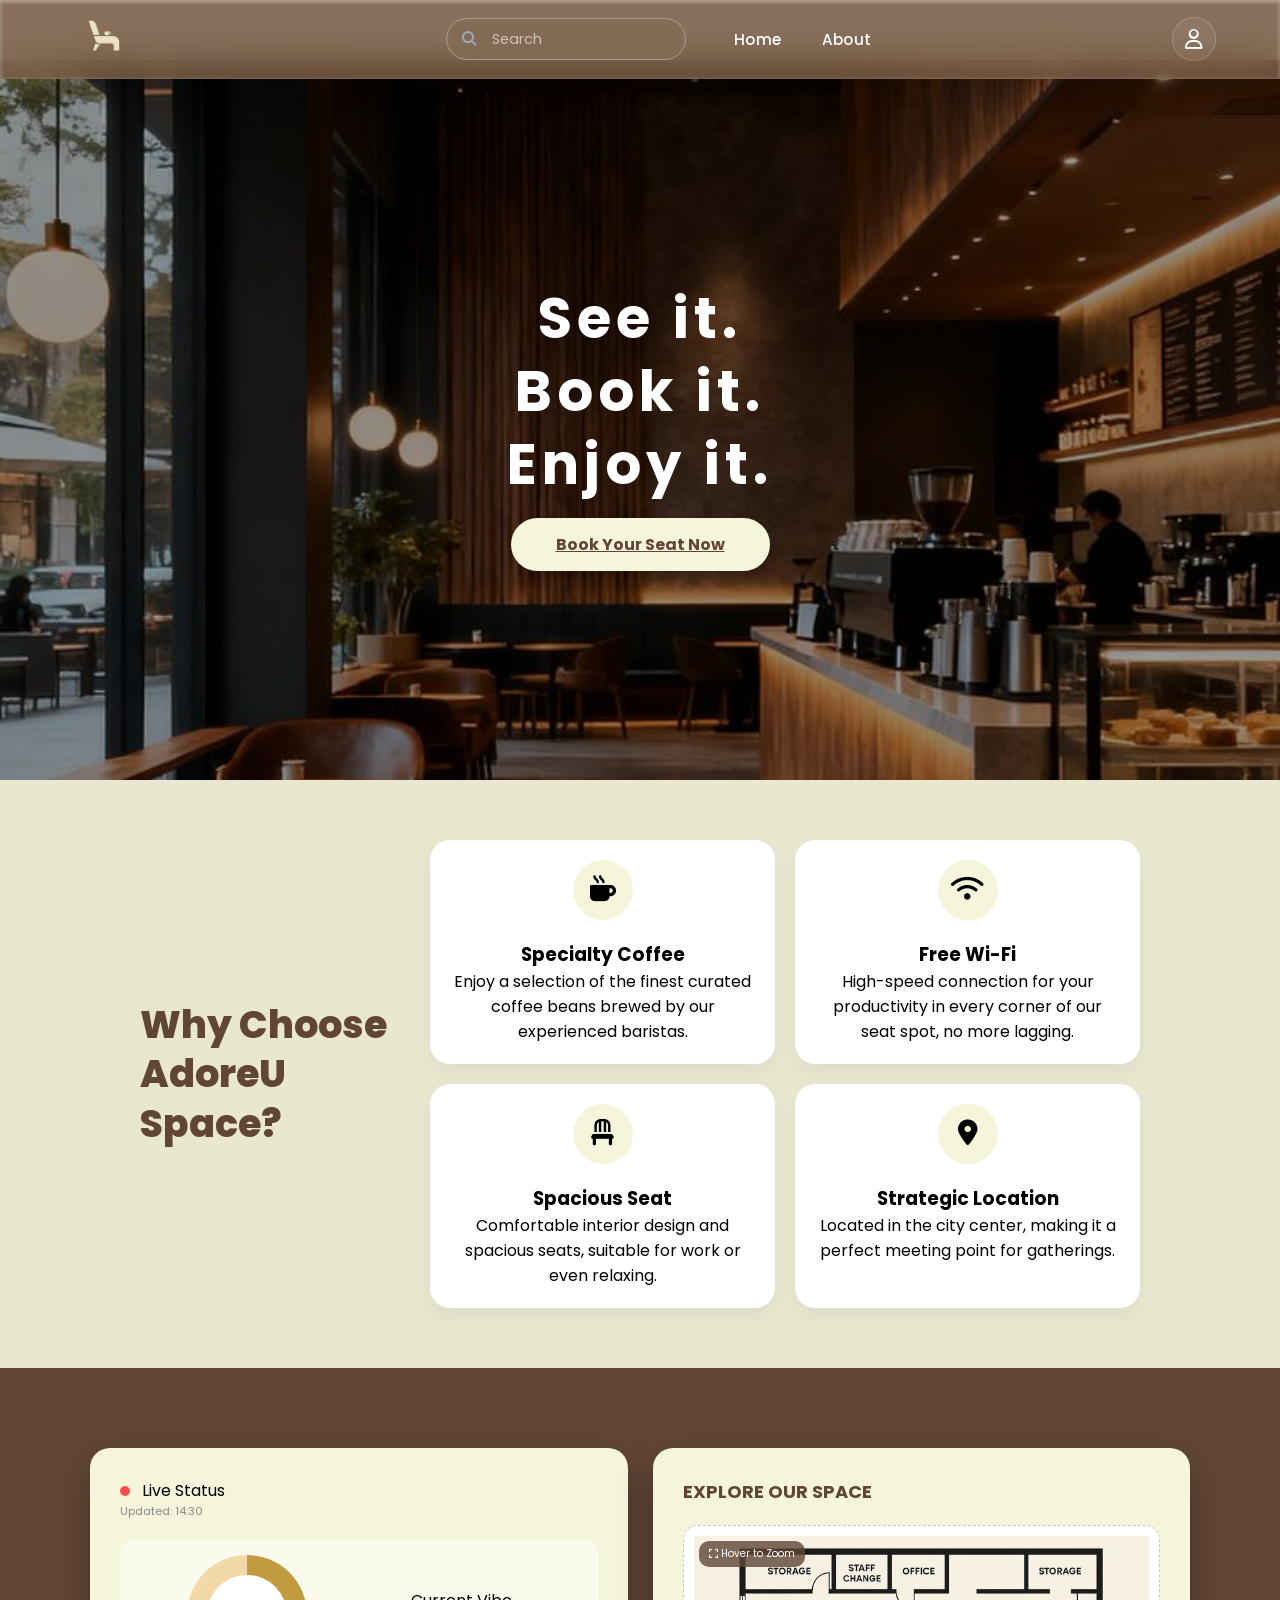
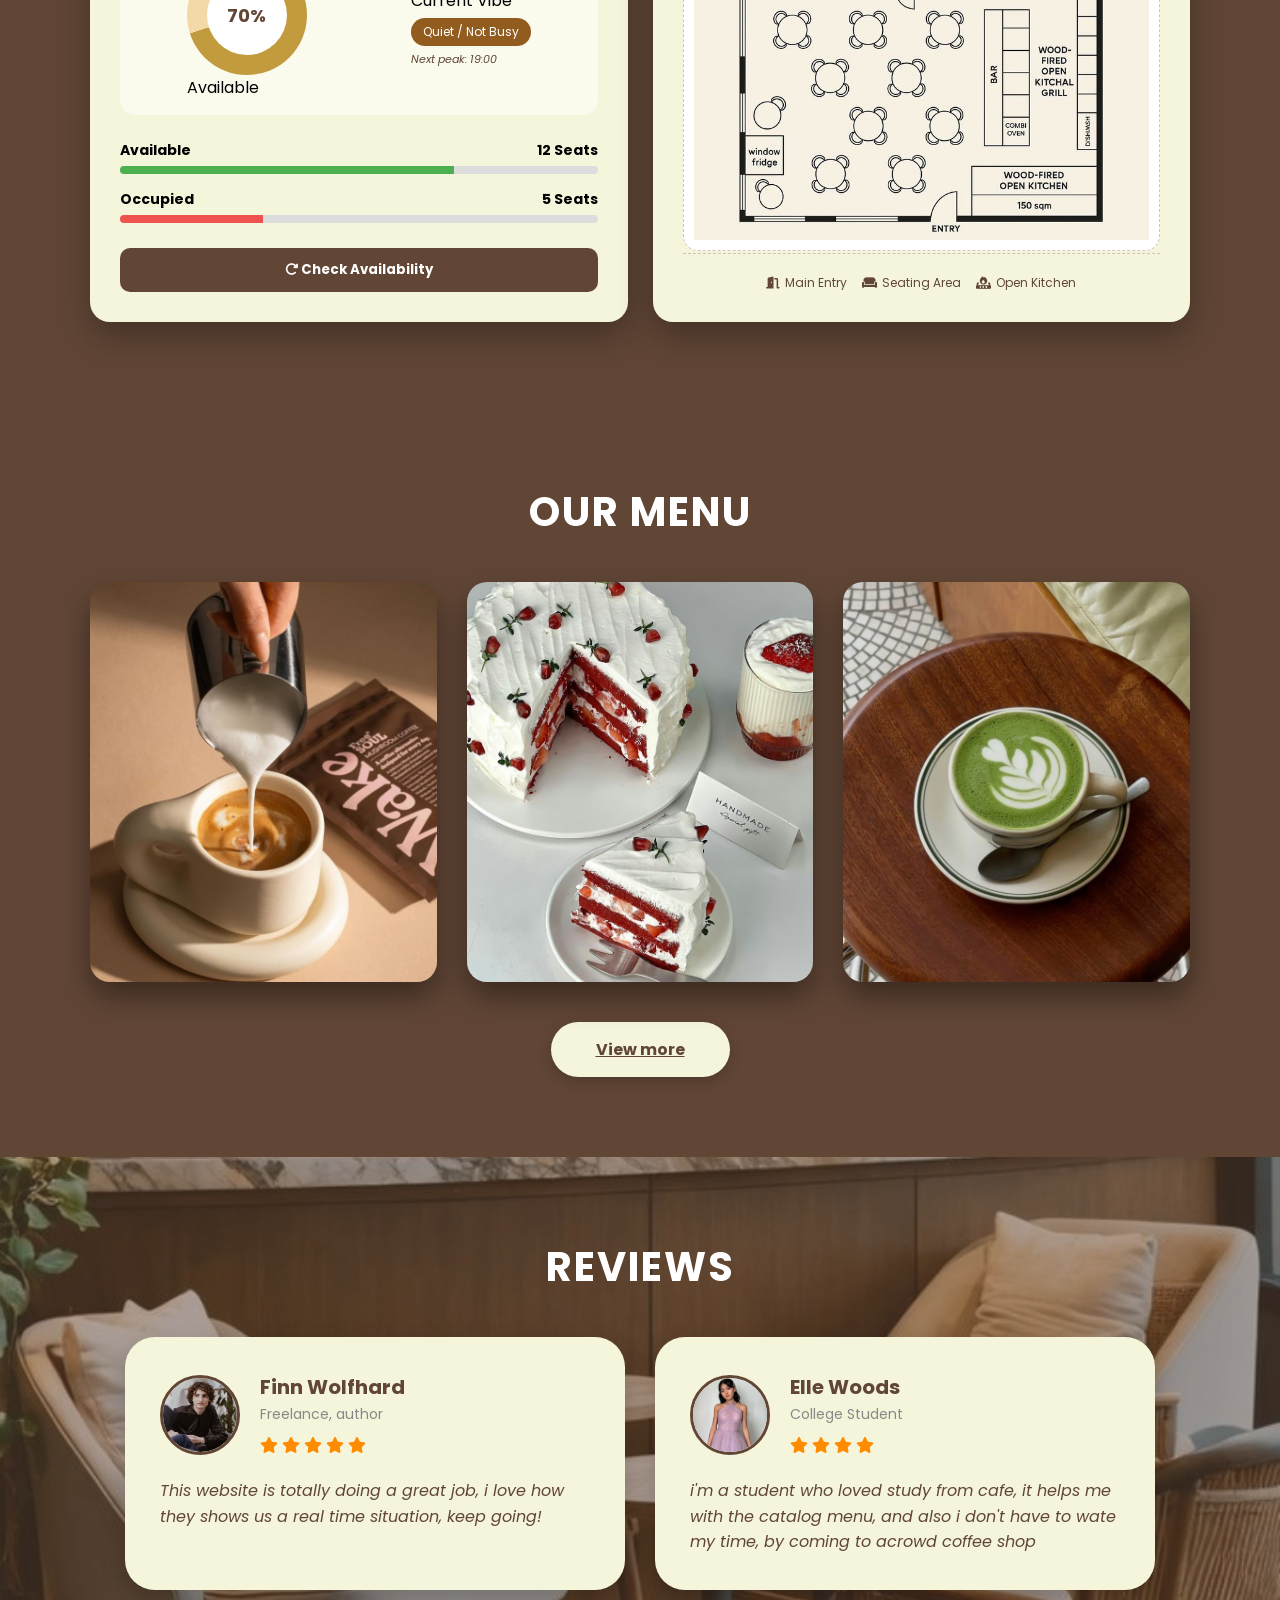
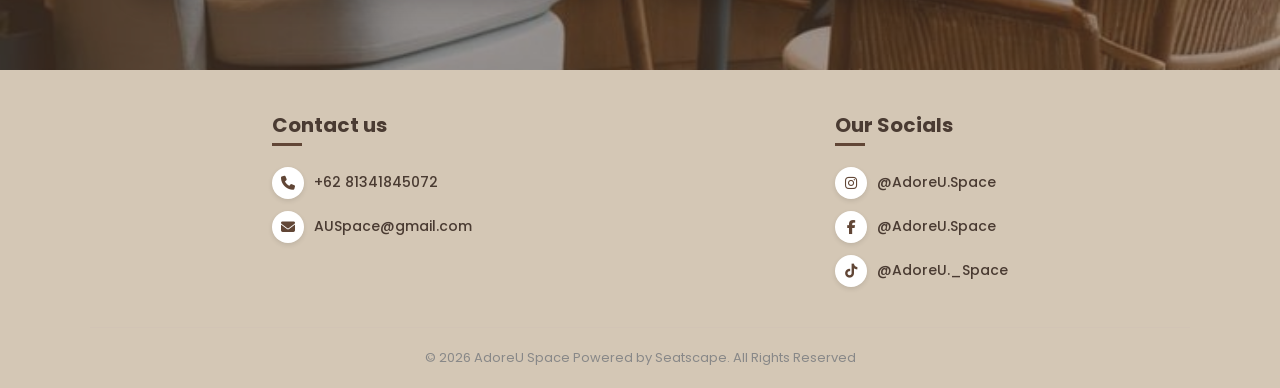
==== commit 8db1489b: "Change button elements to anchor tags for navigation" ====
--- a/index.html
+++ b/index.html
@@ -7,9 +7,8 @@
     <link rel="preconnect" href="https://fonts.googleapis.com">
     <link rel="preconnect" href="https://fonts.gstatic.com" crossorigin>
     <link href="https://fonts.googleapis.com/css2?family=Playfair+Display:ital,wght@0,500;0,600;0,700;1,600&family=Poppins:wght@300;400;500;600&display=swap" rel="stylesheet">
-    <link rel="stylesheet" href="../css/landingpage.css">
+    <link rel="stylesheet" href="./css/landingpage.css">
     <link rel="stylesheet" href="https://cdnjs.cloudflare.com/ajax/libs/font-awesome/6.5.1/css/all.min.css">
-</head>
 </head>
 <body>
 
@@ -56,7 +55,7 @@
     <section class="hero">
         <div class="hero-content">
             <h1>See it.<br>Book it.<br>Enjoy it.</h1>
-            <button class="btn-primary">BOOK YOUR SEAT NOW</button>
+            <a href="reservation.html" class="btn-view-more">Book Your Seat Now</a>
         </div>
     </section>
 
@@ -203,7 +202,7 @@
                 </div>
             </div>
         </div>
-        <button class="btn-view-more">View more</button>
+       <a href="menu.html" class="btn-view-more">View more</a>
     </section>
 
     <!-- REVIEWS SECTION -->
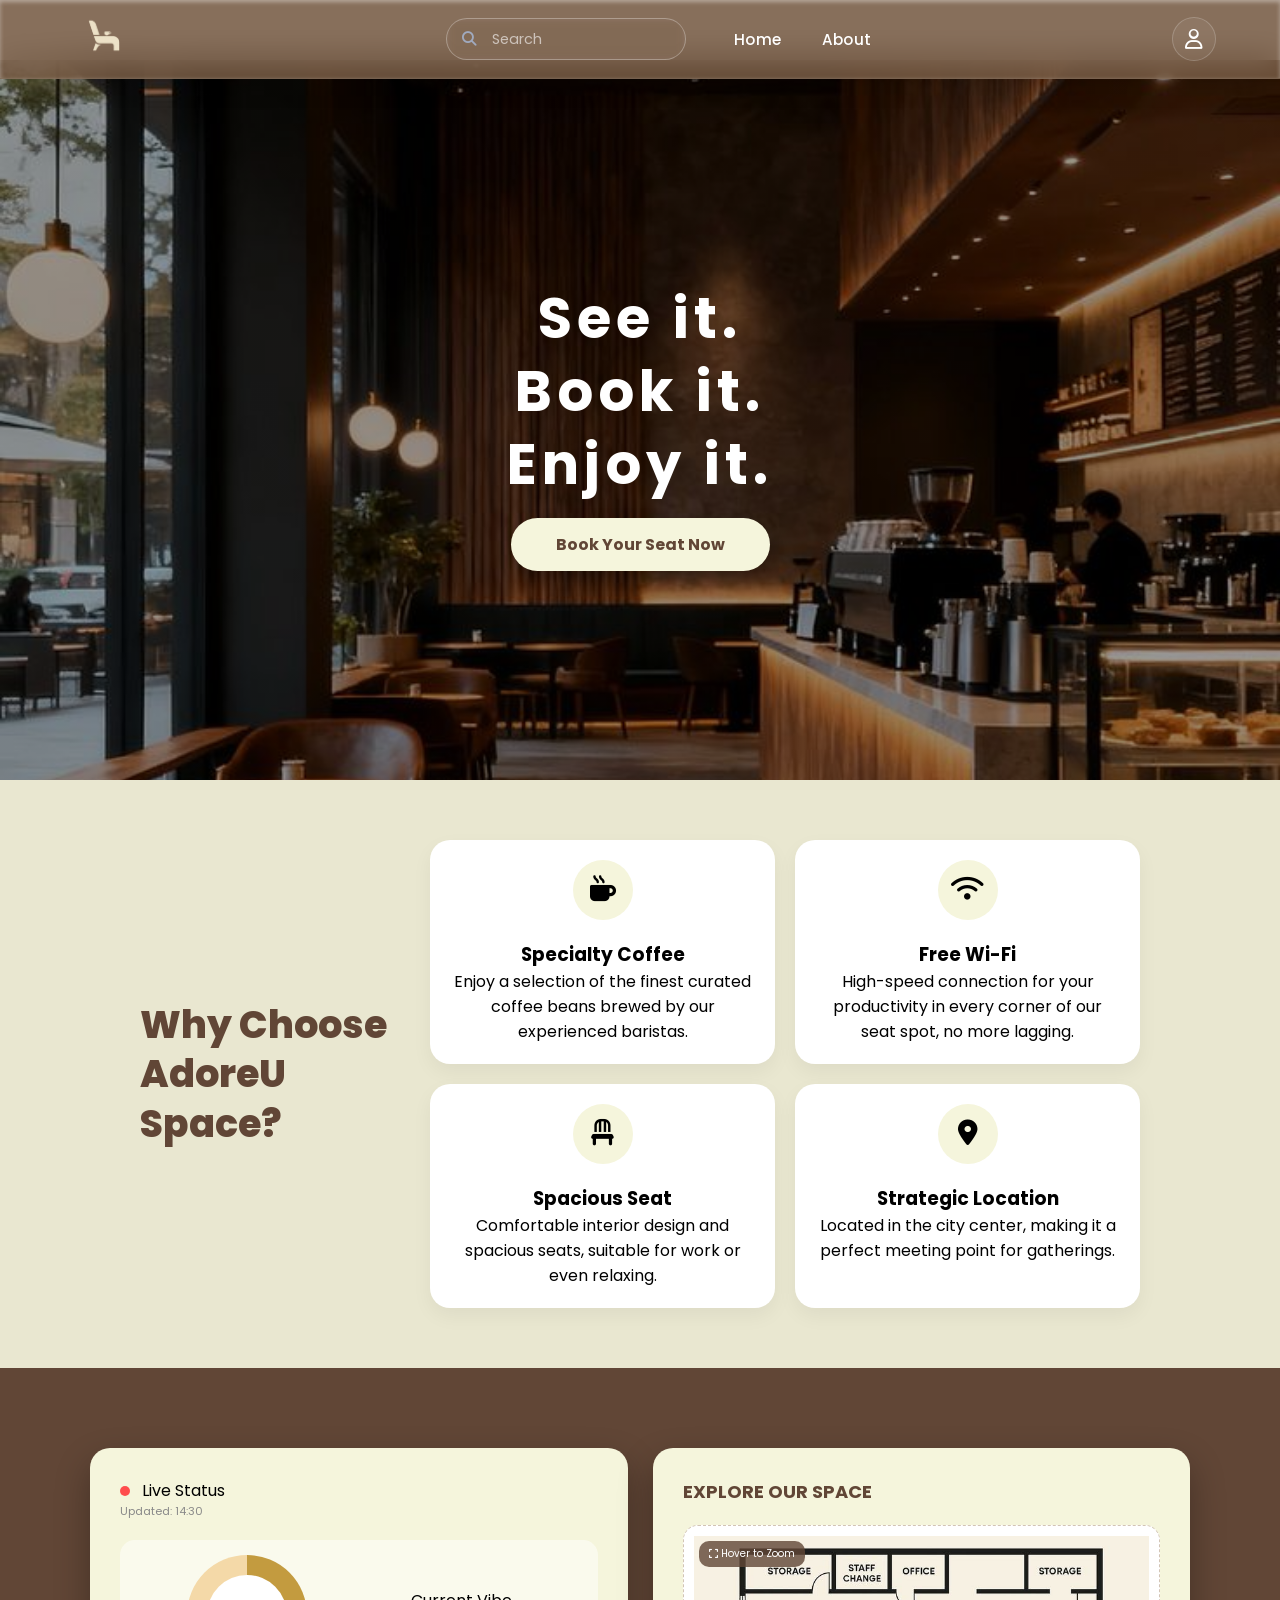
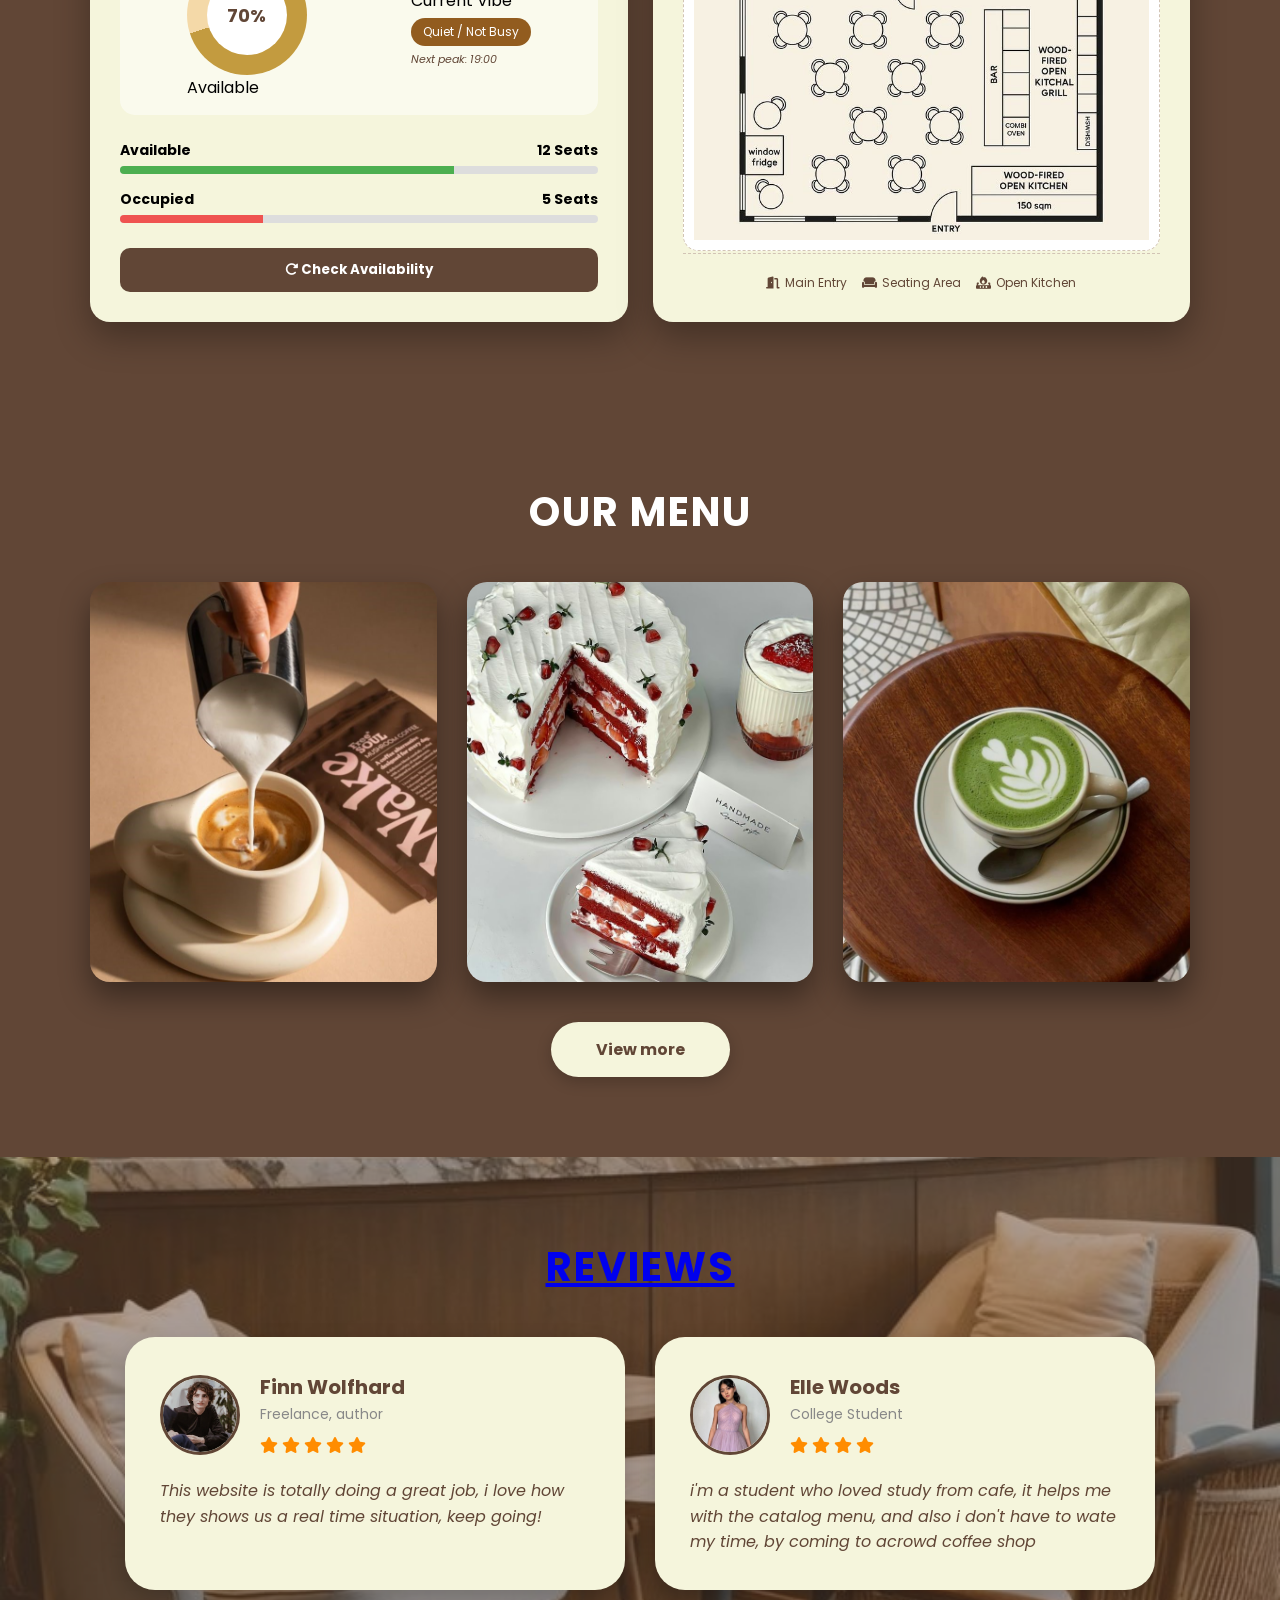
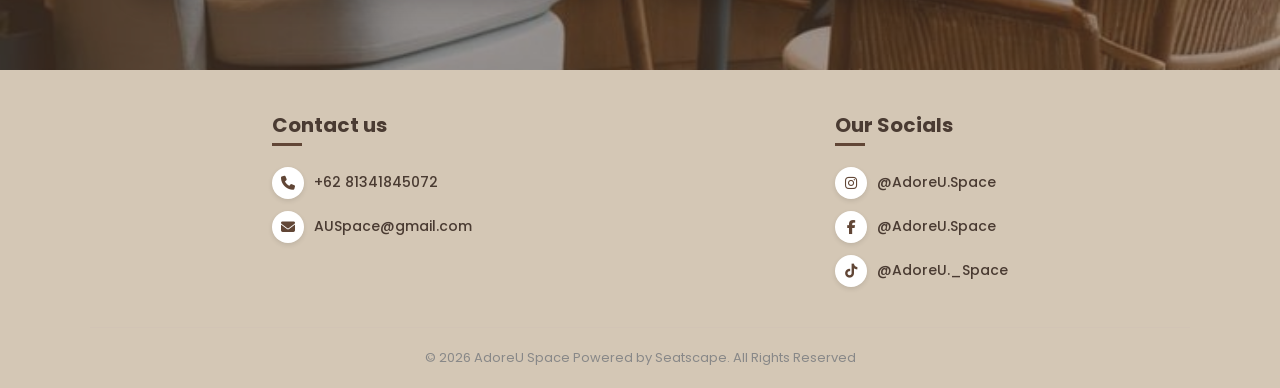
==== commit 5b2c2e2c: "Update index.html" ====
--- a/index.html
+++ b/index.html
@@ -208,7 +208,9 @@
     <!-- REVIEWS SECTION -->
 <section class="reviews-section">
     <div class="reviews-overlay">
-        <h2 class="section-title-white">Reviews</h2>
+        <h2 class="section-title-white">
+            <a href="reviewpage.html" class="reviews-link">Reviews</a>
+        </h2>
         <div class="reviews-container">
             <!-- Review 1 -->
             <div class="review-card">
@@ -308,6 +310,6 @@
     function toggleMenu() {
         document.querySelector('.nav-wrapper').classList.toggle('active');
     }
-</script>
+    </script>
 </body>
 </html>
--- a/css/landingpage.css
+++ b/css/landingpage.css
@@ -675,6 +675,7 @@
     border-radius: 30px;
     font-weight: bold;
     font-size: 16px;
+    text-decoration: none;
     cursor: pointer;
     transition: all 0.3s ease;
     box-shadow: 0 5px 15px rgba(0,0,0,0.2);
@@ -1019,4 +1020,4 @@
     .menu-toggle {
         display: flex;
     }
-}+}
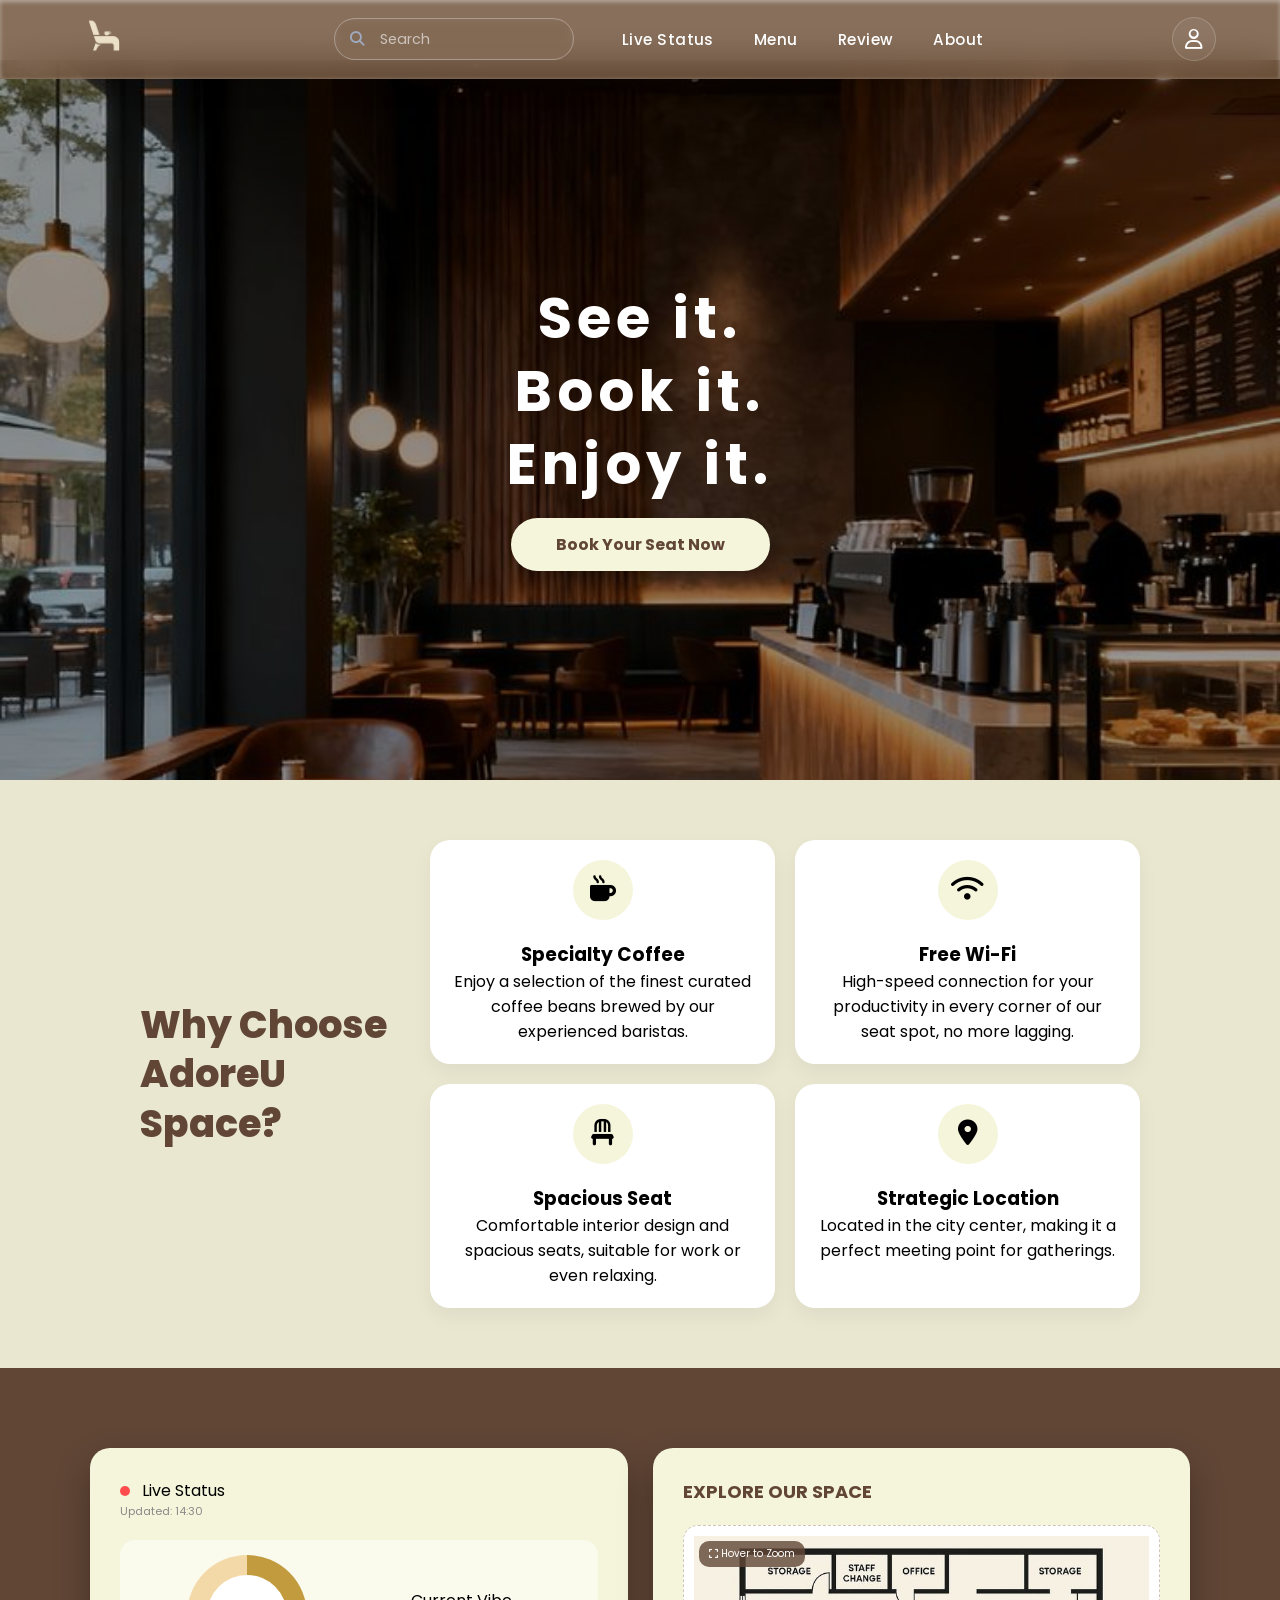
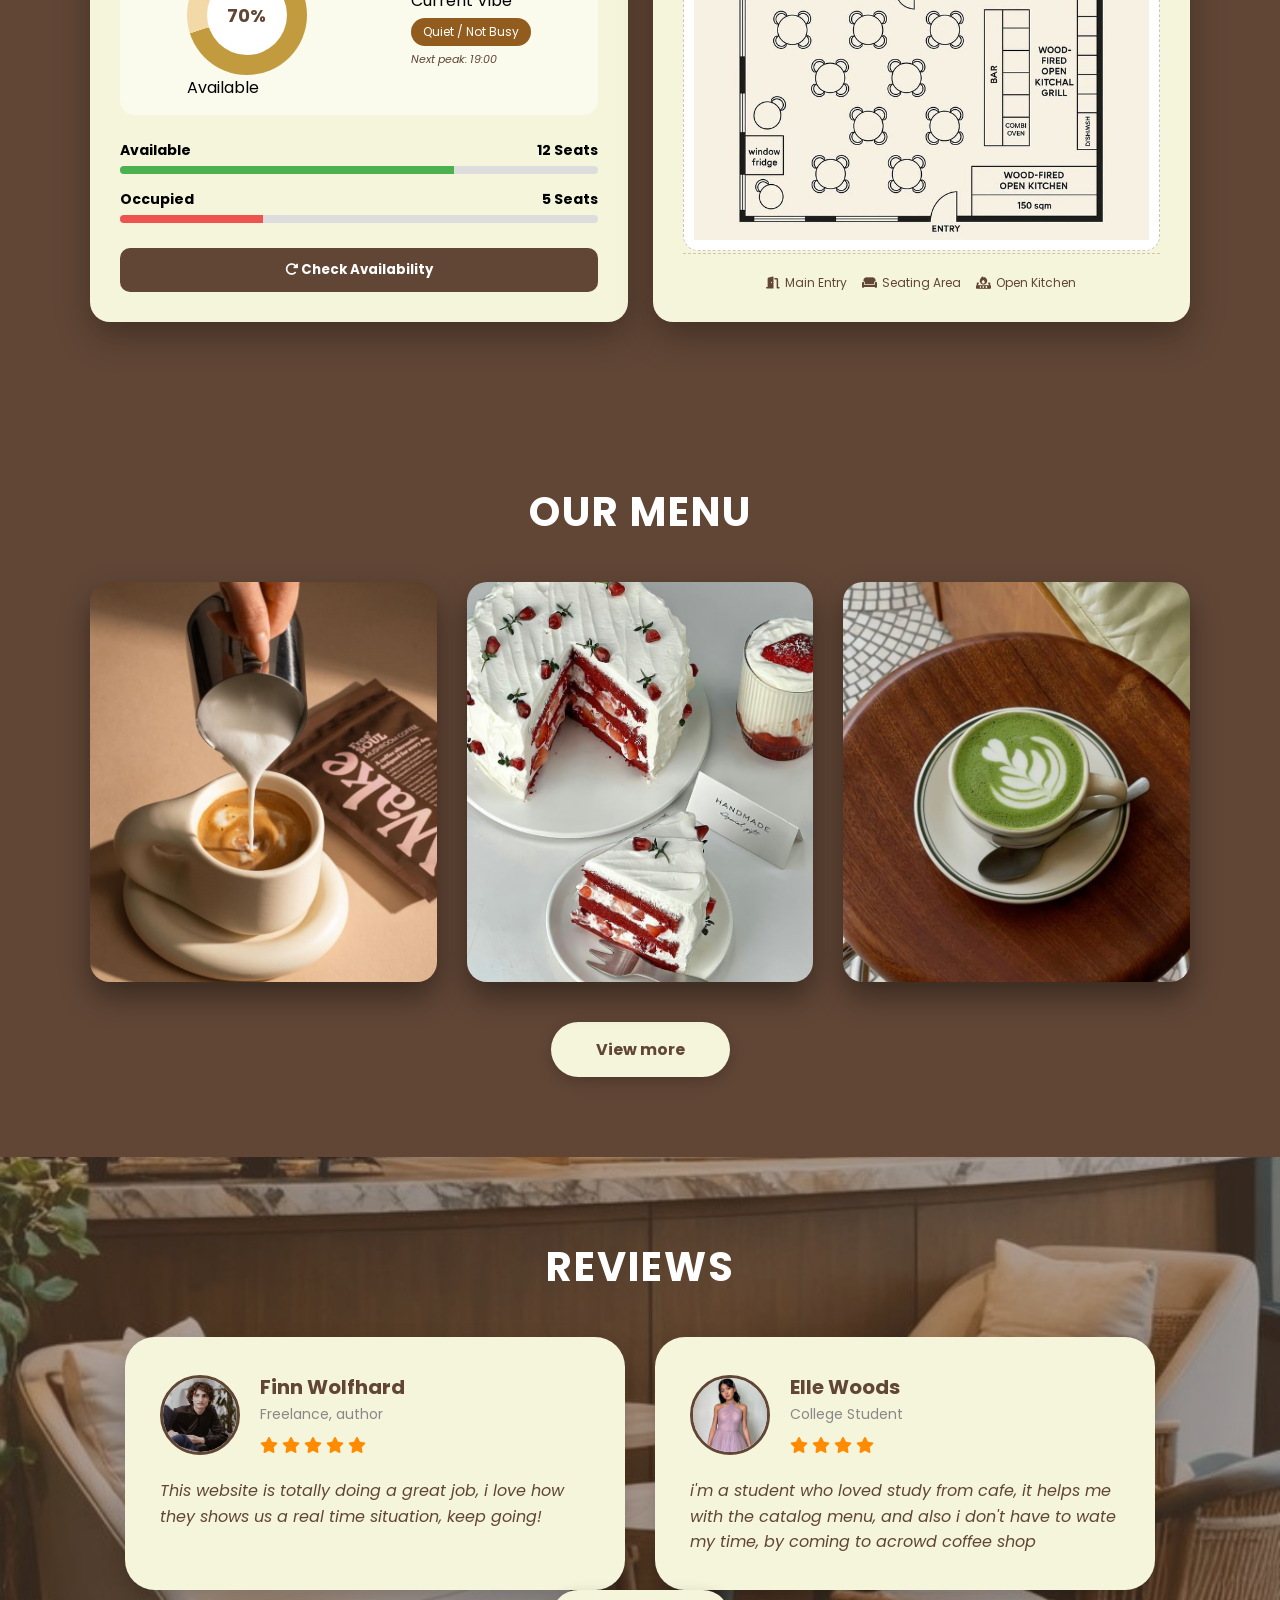
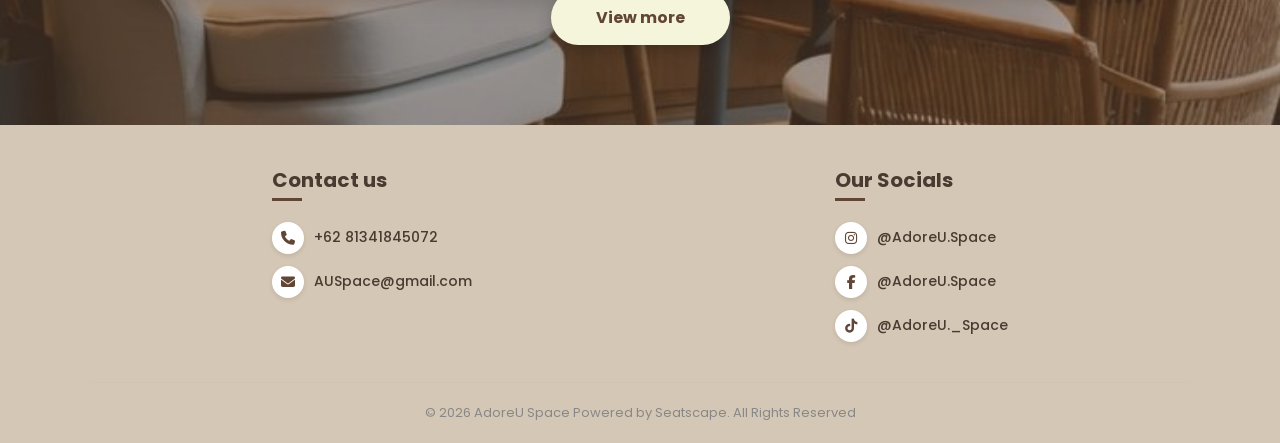
==== commit a5b2b660: "Update index.html" ====
--- a/index.html
+++ b/index.html
@@ -37,7 +37,9 @@
                 
                 <!-- Links -->
                 <nav class="nav-links">
-                    <a href="index.html">Home</a>
+                    <a href="#live-status">Live Status</a>
+                    <a href="#menu">Menu</a>
+                    <a href="#reviews">Review</a>
                     <a href="about.html">About</a>
                 </nav>
             </div>
@@ -103,7 +105,7 @@
 </section>
 
 <!-- LIVE STATUS SECTION (Live Viewing & Floor Plan Side-by-Side) -->
-<section class="live-status-section">
+<section id="live-status"class="live-status-section">
     <div class="status-main-container">
         
         <div class="status-column">
@@ -177,7 +179,7 @@
 </section>
 
     <!-- OUR MENU SECTION -->
-    <section class="menu-section">
+    <section id="menu" class="menu-section">
         <h2 class="section-title-white">Our Menu</h2>
         <div class="menu-grid-container">
             <!-- Menu 1 -->
@@ -206,11 +208,9 @@
     </section>
 
     <!-- REVIEWS SECTION -->
-<section class="reviews-section">
+<section id="reviews" class="reviews-section">
     <div class="reviews-overlay">
-        <h2 class="section-title-white">
-            <a href="reviewpage.html" class="reviews-link">Reviews</a>
-        </h2>
+        <h2 class="section-title-white">Reviews</h2>
         <div class="reviews-container">
             <!-- Review 1 -->
             <div class="review-card">
@@ -253,6 +253,7 @@
                 </p>
             </div>
         </div>
+        <a href="reviewpage.html" class="btn-view-more">View more</a>
     </div>
 </section>
 
